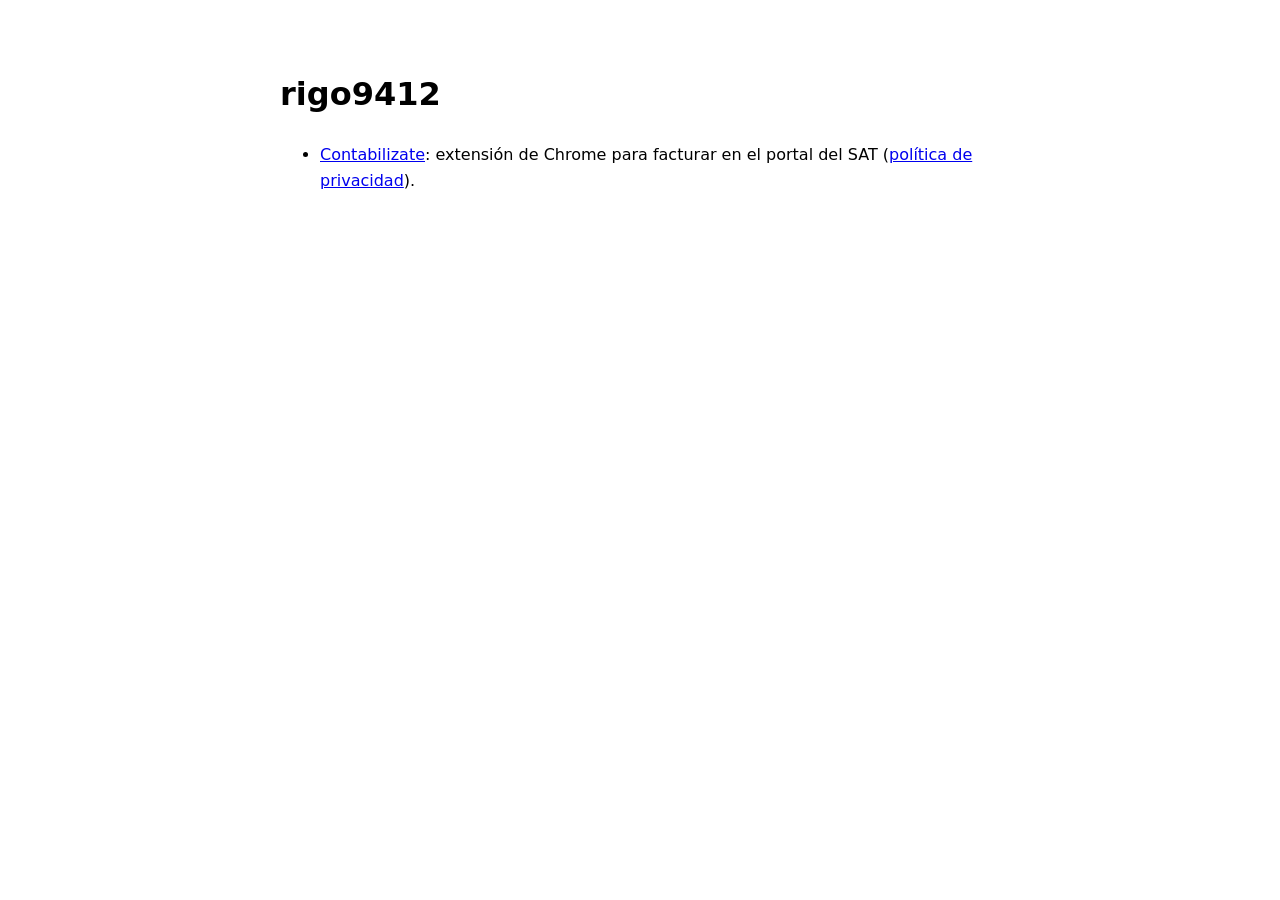
==== index.html @ d2f44c7a "Página de inicio" ====
<!doctype html>
<html lang="es">
<head>
  <meta charset="utf-8">
  <meta name="viewport" content="width=device-width, initial-scale=1">
  <title>rigo9412</title>
  <style>
    :root { color-scheme: light dark; }
    body { margin: 0; font: 16px/1.6 system-ui, -apple-system, "Segoe UI", sans-serif; }
    main { max-width: 720px; margin: 0 auto; padding: 48px 16px; }
  </style>
</head>
<body>
  <main>
    <h1>rigo9412</h1>
    <ul>
      <li><a href="/contabilizate-extension/">Contabilizate</a>: extensión de Chrome para facturar en el portal del SAT
        (<a href="/contabilizate-extension/privacy.html">política de privacidad</a>).</li>
    </ul>
  </main>
</body>
</html>
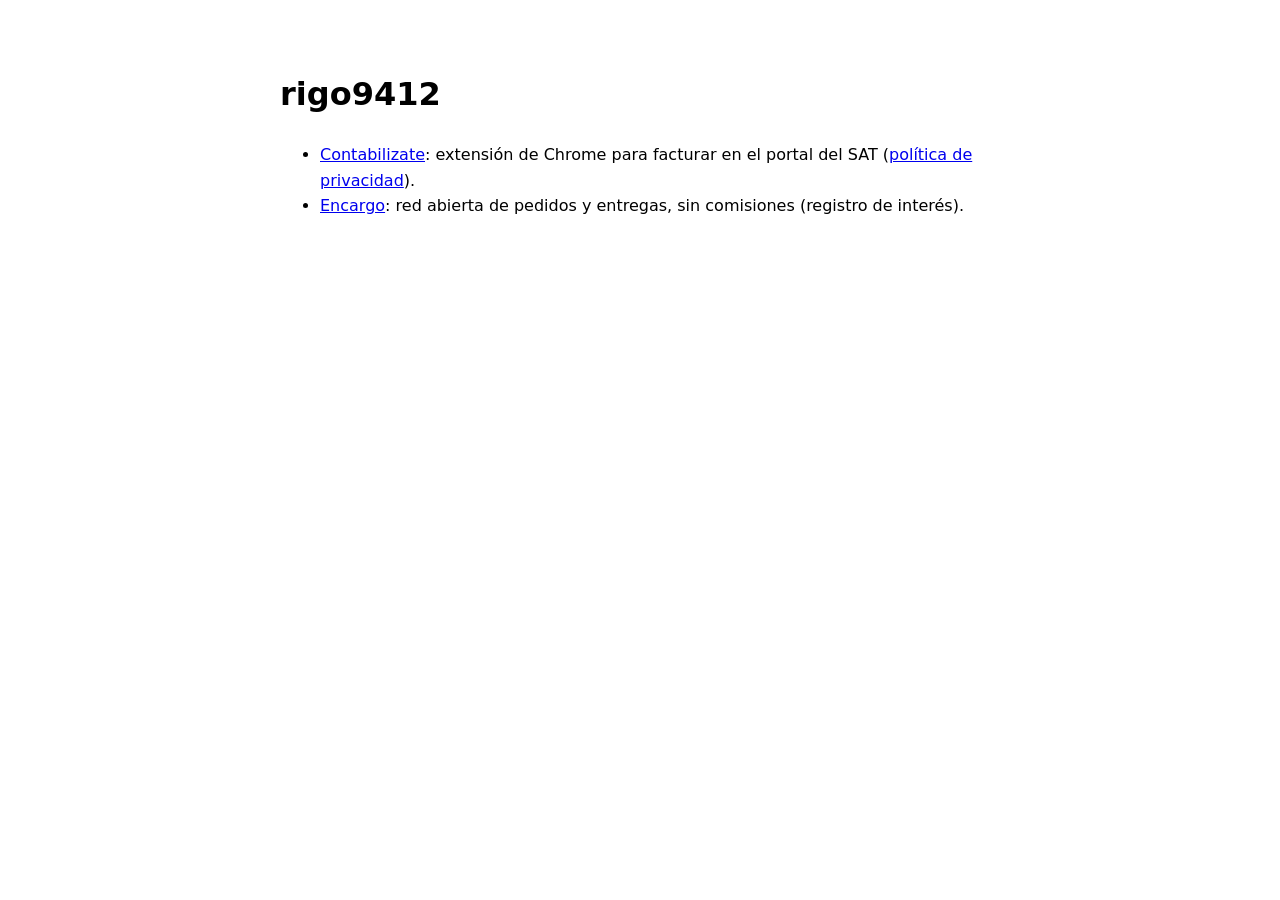
==== commit 8f55471d: "Agregar landing de Encargo para medir interés de repartidores y clientes Co-Authored-By: Claude Opus" ====
--- a/index.html
+++ b/index.html
@@ -16,6 +16,7 @@
     <ul>
       <li><a href="/contabilizate-extension/">Contabilizate</a>: extensión de Chrome para facturar en el portal del SAT
         (<a href="/contabilizate-extension/privacy.html">política de privacidad</a>).</li>
+      <li><a href="/encargo/">Encargo</a>: red abierta de pedidos y entregas, sin comisiones (registro de interés).</li>
     </ul>
   </main>
 </body>
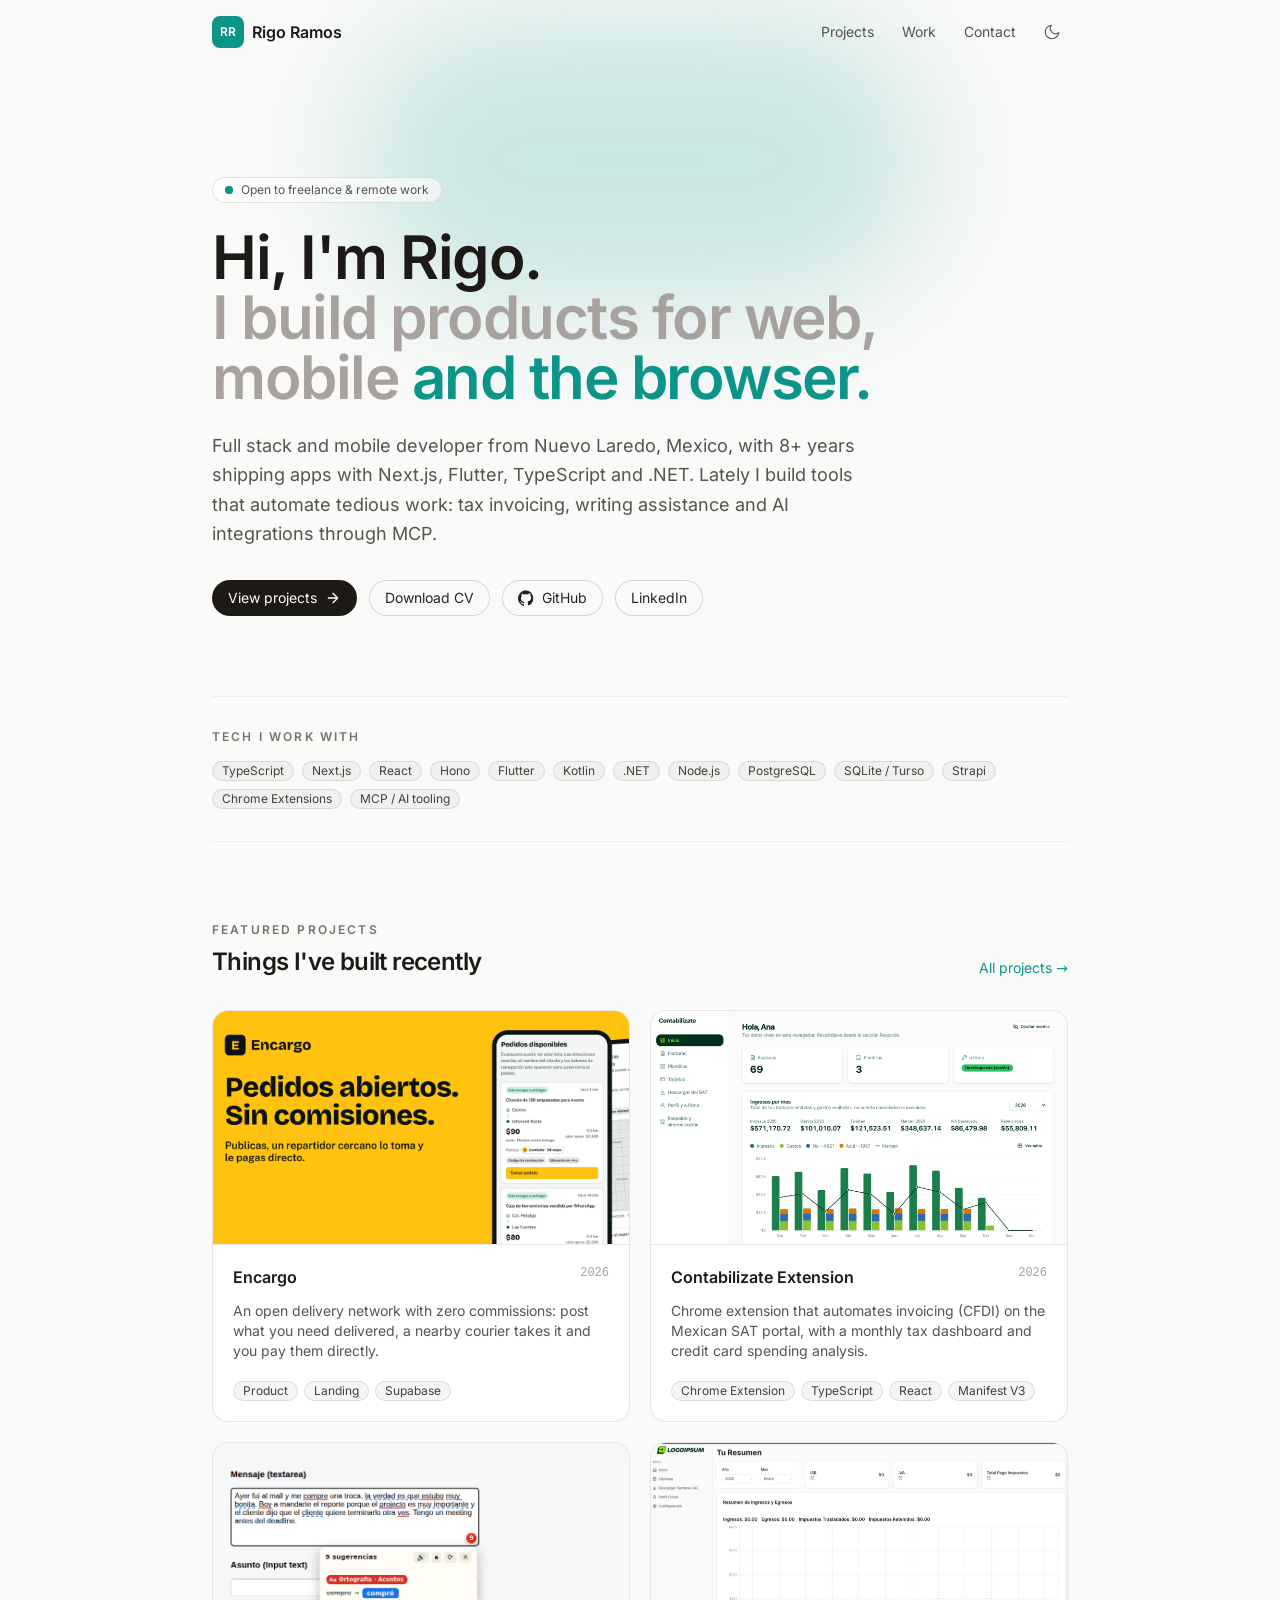
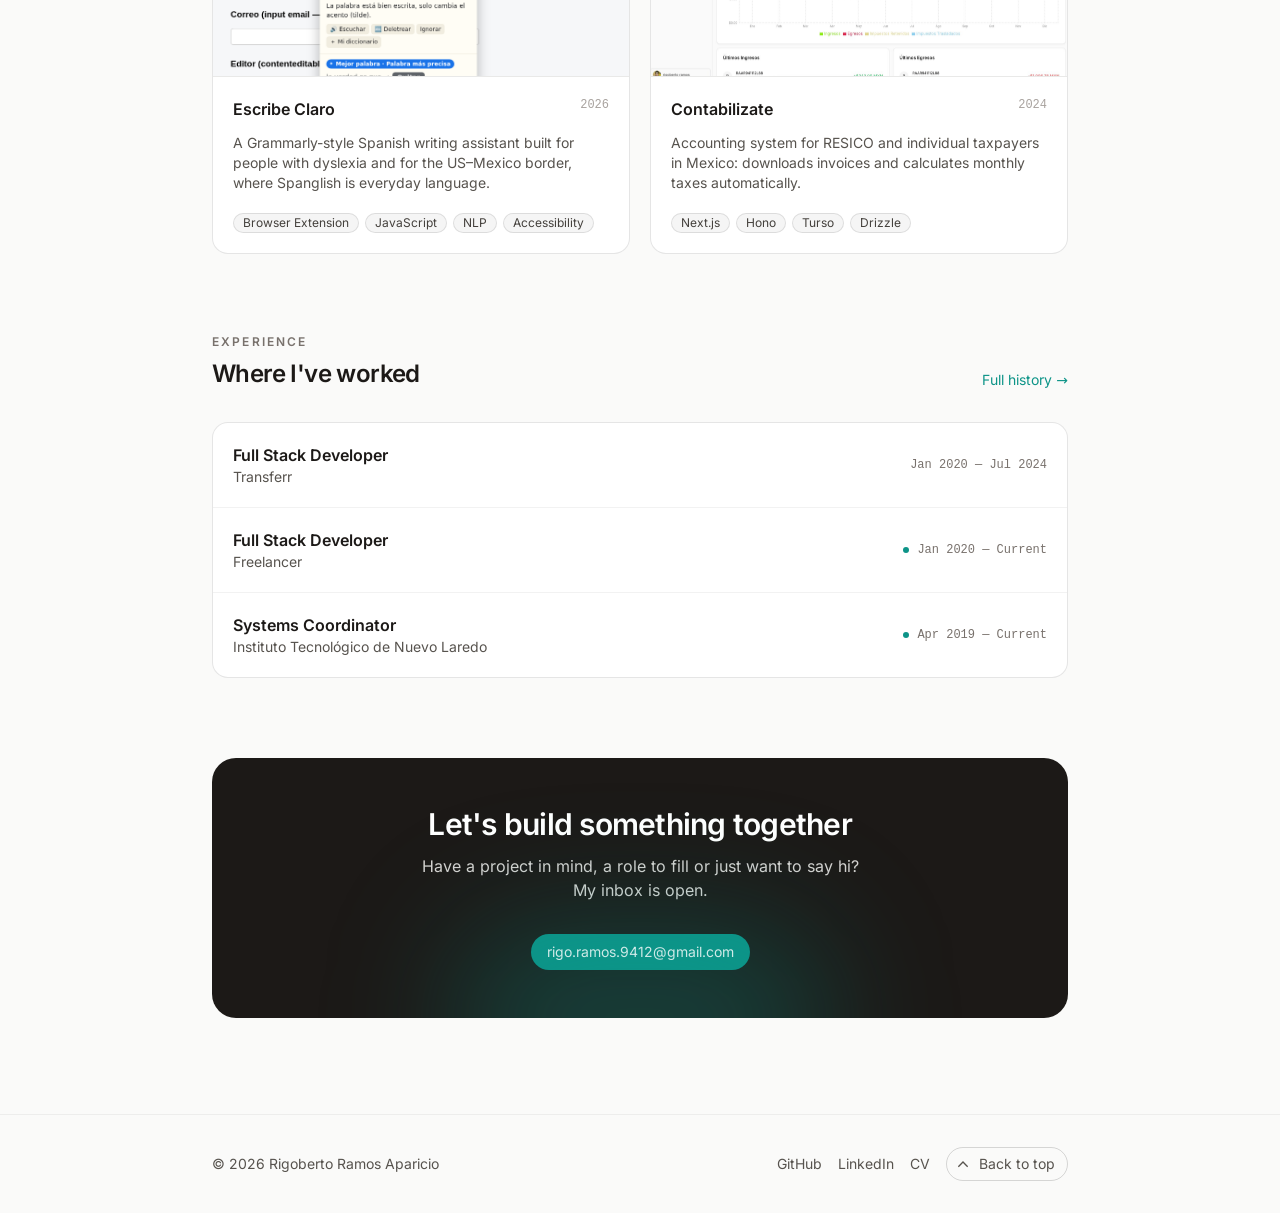
==== commit adbe57f4: "Publicar portfolio como página de inicio Build del portfolio (Astro) en la raíz del sitio; se conser" ====
--- a/index.html
+++ b/index.html
@@ -1,23 +1,113 @@
-<!doctype html>
-<html lang="es">
-<head>
-  <meta charset="utf-8">
-  <meta name="viewport" content="width=device-width, initial-scale=1">
-  <title>rigo9412</title>
-  <style>
-    :root { color-scheme: light dark; }
-    body { margin: 0; font: 16px/1.6 system-ui, -apple-system, "Segoe UI", sans-serif; }
-    main { max-width: 720px; margin: 0 auto; padding: 48px 16px; }
-  </style>
-</head>
-<body>
-  <main>
-    <h1>rigo9412</h1>
-    <ul>
-      <li><a href="/contabilizate-extension/">Contabilizate</a>: extensión de Chrome para facturar en el portal del SAT
-        (<a href="/contabilizate-extension/privacy.html">política de privacidad</a>).</li>
-      <li><a href="/encargo/">Encargo</a>: red abierta de pedidos y entregas, sin comisiones (registro de interés).</li>
-    </ul>
-  </main>
-</body>
-</html>
+<!DOCTYPE html><html lang="en"> <head><!-- Global Metadata --><meta charset="utf-8"><meta name="viewport" content="width=device-width,initial-scale=1"><link rel="icon" type="image/svg+xml" href="/favicon.svg"><meta name="generator" content="Astro v5.1.7"><!-- Font preloads --><link rel="preload" href="/_astro/inter-latin-400-normal.BOOGhInR.woff2" as="font" type="font/woff2" crossorigin><link rel="preload" href="/_astro/inter-latin-600-normal.D273HNI0.woff2" as="font" type="font/woff2" crossorigin><link rel="preload" href="/_astro/lora-latin-400-normal.CvHVDnm4.woff2" as="font" type="font/woff2" crossorigin><link rel="preload" href="/_astro/lora-latin-600-normal.DUWh3m6k.woff2" as="font" type="font/woff2" crossorigin><!-- Canonical URL --><link rel="canonical" href="https://rigo9412.github.io/"><!-- Primary Meta Tags --><title>Full Stack &amp; Mobile Developer | Rigoberto Ramos Aparicio</title><meta name="title" content="Full Stack &#38; Mobile Developer | Rigoberto Ramos Aparicio"><meta name="description" content="Rigoberto Ramos Aparicio, full stack and mobile developer from Nuevo Laredo, Mexico. Next.js, Flutter, TypeScript and .NET."><!-- Open Graph / Facebook --><meta property="og:type" content="website"><meta property="og:url" content="https://rigo9412.github.io/"><meta property="og:title" content="Full Stack &#38; Mobile Developer | Rigoberto Ramos Aparicio"><meta property="og:description" content="Rigoberto Ramos Aparicio, full stack and mobile developer from Nuevo Laredo, Mexico. Next.js, Flutter, TypeScript and .NET."><meta property="og:image" content="https://rigo9412.github.io/images/contabilizate-extension.jpg"><!-- Twitter --><meta property="twitter:card" content="summary_large_image"><meta property="twitter:url" content="https://rigo9412.github.io/"><meta property="twitter:title" content="Full Stack &#38; Mobile Developer | Rigoberto Ramos Aparicio"><meta property="twitter:description" content="Rigoberto Ramos Aparicio, full stack and mobile developer from Nuevo Laredo, Mexico. Next.js, Flutter, TypeScript and .NET."><meta property="twitter:image" content="https://rigo9412.github.io/images/contabilizate-extension.jpg"><meta name="astro-view-transitions-enabled" content="true"><meta name="astro-view-transitions-fallback" content="animate"><script type="module" src="/_astro/ClientRouter.astro_astro_type_script_index_0_lang.rasoniT7.js"></script><script type="module">document.addEventListener("astro:before-swap",e=>[...e.newDocument.head.querySelectorAll('link[as="font"]')].forEach(o=>o.remove()));</script><script>
+  function init() {
+    preloadTheme();
+    onScroll();
+    animate();
+
+    const backToTop = document.getElementById("back-to-top");
+    backToTop?.addEventListener("click", (event) => scrollToTop(event));
+
+    const backToPrev = document.getElementById("back-to-prev");
+    backToPrev?.addEventListener("click", () => window.history.back());
+
+    const themeButton = document.getElementById("theme-button");
+    themeButton?.addEventListener("click", () => {
+      const dark = !document.documentElement.classList.contains("dark");
+      localStorage.setItem("theme", dark ? "dark" : "light");
+      toggleTheme(dark);
+    });
+
+    window.matchMedia("(prefers-color-scheme: dark)")
+      .addEventListener("change", event => {
+        if (localStorage.theme !== "light" && localStorage.theme !== "dark") {
+          toggleTheme(event.matches);
+        }
+      }
+    );
+
+    document.addEventListener("scroll", onScroll);
+  }
+
+  function animate() {
+    const animateElements = document.querySelectorAll(".animate");
+
+    animateElements.forEach((element, index) => {
+      setTimeout(() => {
+        element.classList.add("show");
+      }, index * 150);
+    });
+  }
+
+  function onScroll() {
+    if (window.scrollY > 0) {
+      document.documentElement.classList.add("scrolled");
+    } else {
+      document.documentElement.classList.remove("scrolled");
+    }
+  }
+
+  function scrollToTop(event) {
+    event.preventDefault();
+    window.scrollTo({
+      top: 0,
+      behavior: "smooth"
+    });
+  }
+
+function toggleTheme(dark) {
+    const css = document.createElement("style");
+
+    css.appendChild(
+      document.createTextNode(
+        `* {
+             -webkit-transition: none !important;
+             -moz-transition: none !important;
+             -o-transition: none !important;
+             -ms-transition: none !important;
+             transition: none !important;
+          }
+        `,
+      )
+    );
+
+    document.head.appendChild(css);
+
+    if (dark) {
+      document.documentElement.classList.add("dark");
+    } else {
+      document.documentElement.classList.remove("dark");
+    }
+
+  window.getComputedStyle(css).opacity;
+    document.head.removeChild(css);
+  }
+
+  function preloadTheme() {
+    const userTheme = localStorage.theme;
+
+    if (userTheme === "light" || userTheme === "dark") {
+      toggleTheme(userTheme === "dark");
+    } else {
+      toggleTheme(window.matchMedia("(prefers-color-scheme: dark)").matches);
+    }
+  }
+
+  document.addEventListener("DOMContentLoaded", () => init());
+  document.addEventListener("astro:after-swap", () => init());
+  preloadTheme();
+</script><link rel="stylesheet" href="/_astro/index.BF1lFR_h.css"></head> <body> <header> <div class="mx-auto px-5 max-w-4xl">  <div class="flex items-center justify-between gap-4"> <a href="/" class="flex items-center gap-2 font-semibold text-stone-900 dark:text-white" aria-label="Home"> <span class="grid size-8 place-items-center rounded-lg bg-accent text-xs font-bold text-white dark:text-stone-950">RR</span> <span class="hidden sm:inline">Rigo Ramos</span> </a> <nav class="flex items-center gap-1 text-sm"> <a href="/projects" class="rounded-full px-3 py-1.5 transition-colors hover:text-stone-900 dark:hover:text-white"> Projects </a><a href="/work" class="rounded-full px-3 py-1.5 transition-colors hover:text-stone-900 dark:hover:text-white"> Work </a><a href="/#contact" class="rounded-full px-3 py-1.5 transition-colors hover:text-stone-900 dark:hover:text-white"> Contact </a> <button id="theme-button" aria-label="Toggle theme" class="ml-1 grid size-8 place-items-center rounded-full hover:bg-black/5 hover:text-stone-900 dark:hover:bg-white/10 dark:hover:text-white transition-colors"> <svg class="size-[18px] dark:hidden" viewBox="0 0 24 24" fill="none" stroke="currentColor" stroke-width="1.5" stroke-linecap="round" stroke-linejoin="round" aria-hidden="true"> <path d="M21 12.79A9 9 0 1 1 11.21 3 7 7 0 0 0 21 12.79z"></path> </svg> <svg class="size-[18px] hidden dark:block" viewBox="0 0 24 24" fill="none" stroke="currentColor" stroke-width="1.5" stroke-linecap="round" stroke-linejoin="round" aria-hidden="true"> <circle cx="12" cy="12" r="5"></circle> <path d="M12 1v2M12 21v2M4.22 4.22l1.42 1.42M18.36 18.36l1.42 1.42M1 12h2M21 12h2M4.22 19.78l1.42-1.42M18.36 5.64l1.42-1.42"></path> </svg> </button> </nav> </div>  </div> </header> <main>  <div class="mx-auto px-5 max-w-4xl">   <section class="relative pb-20 pt-8 sm:pt-16"> <div aria-hidden="true" class="pointer-events-none absolute -top-24 left-1/2 -z-10 h-72 w-[36rem] -translate-x-1/2 rounded-full bg-accent/20 blur-3xl dark:bg-accent/10"></div> <p class="animate inline-flex items-center gap-2 rounded-full border border-black/10 bg-white/60 px-3 py-1 text-xs font-medium dark:border-white/10 dark:bg-white/5"> <span class="relative flex size-2"> <span class="absolute inline-flex size-full animate-ping rounded-full bg-accent opacity-60"></span> <span class="relative inline-flex size-2 rounded-full bg-accent"></span> </span>
+Open to freelance & remote work
+</p> <h1 class="animate mt-6 text-4xl font-semibold tracking-tight text-stone-900 dark:text-white sm:text-6xl">
+Hi, I'm Rigo.<br> <span class="text-stone-400 dark:text-stone-500">I build products for web, mobile</span> <span class="text-accent">and the browser.</span> </h1> <p class="animate mt-6 max-w-2xl text-lg leading-relaxed">
+Full stack and mobile developer from Nuevo Laredo, Mexico, with 8+ years shipping apps
+        with Next.js, Flutter, TypeScript and .NET. Lately I build tools that automate tedious
+        work: tax invoicing, writing assistance and AI integrations through MCP.
+</p> <div class="animate mt-8 flex flex-wrap gap-3"> <a href="/projects" class="btn-primary">
+View projects
+<svg class="size-4" viewBox="0 0 24 24" fill="none" stroke="currentColor" stroke-width="2" stroke-linecap="round" stroke-linejoin="round" aria-hidden="true"><path d="M5 12h14M12 5l7 7-7 7"></path></svg> </a> <a href="/cv.pdf" target="_blank" rel="noopener" class="btn-ghost">Download CV</a> <a href="https://github.com/rigo9412" target="_blank" rel="noopener" class="btn-ghost" aria-label="GitHub"> <svg class="size-4" viewBox="0 0 24 24" fill="currentColor" aria-hidden="true"><path d="M12 .5a12 12 0 0 0-3.8 23.4c.6.1.8-.3.8-.6v-2c-3.3.7-4-1.6-4-1.6-.6-1.4-1.4-1.8-1.4-1.8-1.1-.7.1-.7.1-.7 1.2.1 1.9 1.2 1.9 1.2 1.1 1.9 2.9 1.3 3.6 1 .1-.8.4-1.3.8-1.6-2.7-.3-5.5-1.3-5.5-5.9 0-1.3.5-2.4 1.2-3.2-.1-.3-.5-1.5.1-3.2 0 0 1-.3 3.3 1.2a11.5 11.5 0 0 1 6 0C17.3 4.7 18.3 5 18.3 5c.7 1.7.2 2.9.1 3.2.8.8 1.2 1.9 1.2 3.2 0 4.6-2.8 5.6-5.5 5.9.4.4.8 1.1.8 2.2v3.3c0 .3.2.7.8.6A12 12 0 0 0 12 .5Z"></path></svg>
+GitHub
+</a> <a href="https://www.linkedin.com/in/rigobertoramosaparicio" target="_blank" rel="noopener" class="btn-ghost">LinkedIn</a> </div> </section>  <section class="animate border-y border-black/5 py-8 dark:border-white/10"> <h2 class="section-title">Tech I work with</h2> <ul class="mt-4 flex flex-wrap gap-2"> <li class="chip text-sm">TypeScript</li><li class="chip text-sm">Next.js</li><li class="chip text-sm">React</li><li class="chip text-sm">Hono</li><li class="chip text-sm">Flutter</li><li class="chip text-sm">Kotlin</li><li class="chip text-sm">.NET</li><li class="chip text-sm">Node.js</li><li class="chip text-sm">PostgreSQL</li><li class="chip text-sm">SQLite / Turso</li><li class="chip text-sm">Strapi</li><li class="chip text-sm">Chrome Extensions</li><li class="chip text-sm">MCP / AI tooling</li> </ul> </section>  <section class="animate py-20"> <div class="flex items-end justify-between gap-4"> <div> <h2 class="section-title">Featured projects</h2> <p class="mt-2 text-2xl font-semibold tracking-tight text-stone-900 dark:text-white">Things I've built recently</p> </div> <a href="/projects" class="shrink-0 text-sm font-medium text-accent hover:underline underline-offset-4">All projects →</a> </div> <ul class="mt-8 grid gap-5 sm:grid-cols-2"> <li><a href="/projects/encargo/" class="group flex h-full flex-col overflow-hidden rounded-2xl border border-black/10 bg-white transition-all duration-300 hover:-translate-y-0.5 hover:border-accent/40 hover:shadow-lg hover:shadow-black/5 dark:border-white/10 dark:bg-white/[0.03] dark:hover:border-accent/40"> <div class="aspect-[16/9] overflow-hidden border-b border-black/5 bg-stone-100 dark:border-white/10 dark:bg-stone-900"> <img src="/images/encargo.png" alt="" loading="lazy" class="size-full object-cover object-top transition-transform duration-500 group-hover:scale-[1.03]"> </div> <div class="flex flex-1 flex-col gap-3 p-5"> <div class="flex items-start justify-between gap-3"> <h3 class="font-semibold text-stone-900 dark:text-white">Encargo</h3> <span class="shrink-0 font-mono text-xs text-stone-400">2026</span> </div> <p class="line-clamp-3 text-sm">An open delivery network with zero commissions: post what you need delivered, a nearby courier takes it and you pay them directly.</p> <ul class="mt-auto flex flex-wrap gap-1.5 pt-2"> <li class="chip">Product</li><li class="chip">Landing</li><li class="chip">Supabase</li> </ul> </div> </a></li><li><a href="/projects/contabilizate-extension/" class="group flex h-full flex-col overflow-hidden rounded-2xl border border-black/10 bg-white transition-all duration-300 hover:-translate-y-0.5 hover:border-accent/40 hover:shadow-lg hover:shadow-black/5 dark:border-white/10 dark:bg-white/[0.03] dark:hover:border-accent/40"> <div class="aspect-[16/9] overflow-hidden border-b border-black/5 bg-stone-100 dark:border-white/10 dark:bg-stone-900"> <img src="/images/contabilizate-extension.jpg" alt="" loading="lazy" class="size-full object-cover object-top transition-transform duration-500 group-hover:scale-[1.03]"> </div> <div class="flex flex-1 flex-col gap-3 p-5"> <div class="flex items-start justify-between gap-3"> <h3 class="font-semibold text-stone-900 dark:text-white">Contabilizate Extension</h3> <span class="shrink-0 font-mono text-xs text-stone-400">2026</span> </div> <p class="line-clamp-3 text-sm">Chrome extension that automates invoicing (CFDI) on the Mexican SAT portal, with a monthly tax dashboard and credit card spending analysis.</p> <ul class="mt-auto flex flex-wrap gap-1.5 pt-2"> <li class="chip">Chrome Extension</li><li class="chip">TypeScript</li><li class="chip">React</li><li class="chip">Manifest V3</li> </ul> </div> </a></li><li><a href="/projects/escribe-claro/" class="group flex h-full flex-col overflow-hidden rounded-2xl border border-black/10 bg-white transition-all duration-300 hover:-translate-y-0.5 hover:border-accent/40 hover:shadow-lg hover:shadow-black/5 dark:border-white/10 dark:bg-white/[0.03] dark:hover:border-accent/40"> <div class="aspect-[16/9] overflow-hidden border-b border-black/5 bg-stone-100 dark:border-white/10 dark:bg-stone-900"> <img src="/images/escribe-claro.png" alt="" loading="lazy" class="size-full object-cover object-top transition-transform duration-500 group-hover:scale-[1.03]"> </div> <div class="flex flex-1 flex-col gap-3 p-5"> <div class="flex items-start justify-between gap-3"> <h3 class="font-semibold text-stone-900 dark:text-white">Escribe Claro</h3> <span class="shrink-0 font-mono text-xs text-stone-400">2026</span> </div> <p class="line-clamp-3 text-sm">A Grammarly-style Spanish writing assistant built for people with dyslexia and for the US–Mexico border, where Spanglish is everyday language.</p> <ul class="mt-auto flex flex-wrap gap-1.5 pt-2"> <li class="chip">Browser Extension</li><li class="chip">JavaScript</li><li class="chip">NLP</li><li class="chip">Accessibility</li> </ul> </div> </a></li><li><a href="/projects/project-1/" class="group flex h-full flex-col overflow-hidden rounded-2xl border border-black/10 bg-white transition-all duration-300 hover:-translate-y-0.5 hover:border-accent/40 hover:shadow-lg hover:shadow-black/5 dark:border-white/10 dark:bg-white/[0.03] dark:hover:border-accent/40"> <div class="aspect-[16/9] overflow-hidden border-b border-black/5 bg-stone-100 dark:border-white/10 dark:bg-stone-900"> <img src="/images/contabilizate.jpeg" alt="" loading="lazy" class="size-full object-cover object-top transition-transform duration-500 group-hover:scale-[1.03]"> </div> <div class="flex flex-1 flex-col gap-3 p-5"> <div class="flex items-start justify-between gap-3"> <h3 class="font-semibold text-stone-900 dark:text-white">Contabilizate</h3> <span class="shrink-0 font-mono text-xs text-stone-400">2024</span> </div> <p class="line-clamp-3 text-sm">Accounting system for RESICO and individual taxpayers in Mexico: downloads invoices and calculates monthly taxes automatically.</p> <ul class="mt-auto flex flex-wrap gap-1.5 pt-2"> <li class="chip">Next.js</li><li class="chip">Hono</li><li class="chip">Turso</li><li class="chip">Drizzle</li> </ul> </div> </a></li> </ul> </section>  <section class="animate pb-20"> <div class="flex items-end justify-between gap-4"> <div> <h2 class="section-title">Experience</h2> <p class="mt-2 text-2xl font-semibold tracking-tight text-stone-900 dark:text-white">Where I've worked</p> </div> <a href="/work" class="shrink-0 text-sm font-medium text-accent hover:underline underline-offset-4">Full history →</a> </div> <ol class="mt-8 divide-y divide-black/5 rounded-2xl border border-black/10 bg-white dark:divide-white/10 dark:border-white/10 dark:bg-white/[0.03]"> <li class="flex flex-col gap-1 p-5 sm:flex-row sm:items-center sm:justify-between"> <div> <div class="font-semibold text-stone-900 dark:text-white">Full Stack Developer</div> <div class="text-sm">Transferr</div> </div> <div class="flex items-center gap-2 font-mono text-xs text-stone-500">  Jan 2020 — Jul 2024 </div> </li><li class="flex flex-col gap-1 p-5 sm:flex-row sm:items-center sm:justify-between"> <div> <div class="font-semibold text-stone-900 dark:text-white">Full Stack Developer</div> <div class="text-sm">Freelancer</div> </div> <div class="flex items-center gap-2 font-mono text-xs text-stone-500"> <span class="size-1.5 rounded-full bg-accent"></span> Jan 2020 — Current </div> </li><li class="flex flex-col gap-1 p-5 sm:flex-row sm:items-center sm:justify-between"> <div> <div class="font-semibold text-stone-900 dark:text-white">Systems Coordinator</div> <div class="text-sm">Instituto Tecnológico de Nuevo Laredo</div> </div> <div class="flex items-center gap-2 font-mono text-xs text-stone-500"> <span class="size-1.5 rounded-full bg-accent"></span> Apr 2019 — Current </div> </li> </ol> </section>  <section id="contact" class="animate"> <div class="relative overflow-hidden rounded-3xl bg-stone-900 px-6 py-12 text-center text-stone-300 sm:px-12 dark:bg-white/[0.04] dark:ring-1 dark:ring-white/10"> <div aria-hidden="true" class="pointer-events-none absolute -bottom-24 left-1/2 h-48 w-96 -translate-x-1/2 rounded-full bg-accent/30 blur-3xl"></div> <h2 class="text-2xl font-semibold tracking-tight text-white sm:text-3xl">Let's build something together</h2> <p class="mx-auto mt-3 max-w-md">
+Have a project in mind, a role to fill or just want to say hi? My inbox is open.
+</p> <a href="mailto:rigo.ramos.9412@gmail.com" class="btn mt-8 bg-accent text-white hover:opacity-90 dark:text-stone-950"> rigo.ramos.9412@gmail.com </a> </div> </section>  </div>  </main> <footer> <div class="mx-auto px-5 max-w-4xl">  <div class="flex flex-col-reverse gap-4 sm:flex-row sm:items-center sm:justify-between"> <div>© 2026 Rigoberto Ramos Aparicio</div> <div class="flex flex-wrap items-center gap-4"> <a href="https://github.com/rigo9412" target="_blank" rel="noopener" class="hover:text-stone-900 dark:hover:text-white transition-colors"> GitHub </a><a href="https://www.linkedin.com/in/rigobertoramosaparicio" target="_blank" rel="noopener" class="hover:text-stone-900 dark:hover:text-white transition-colors"> LinkedIn </a><a href="/cv.pdf" target="_blank" rel="noopener" class="hover:text-stone-900 dark:hover:text-white transition-colors"> CV </a> <button id="back-to-top" class="relative group w-fit flex pl-8 pr-3 py-1.5 flex-nowrap rounded-full border border-black/15 dark:border-white/20 hover:bg-black/5 dark:hover:bg-white/5 hover:text-black dark:hover:text-white transition-colors duration-300 ease-in-out"> <svg xmlns="http://www.w3.org/2000/svg" viewBox="0 0 24 24" class="absolute top-1/2 left-2 -translate-y-1/2 size-4 stroke-2 fill-none stroke-current rotate-90"> <line x1="5" y1="12" x2="19" y2="12" class="translate-x-2 group-hover:translate-x-0 scale-x-0 group-hover:scale-x-100 transition-transform duration-300 ease-in-out"></line> <polyline points="12 5 5 12 12 19" class="translate-x-1 group-hover:translate-x-0 transition-transform duration-300 ease-in-out"></polyline> </svg> <div class="text-sm">
+Back to top
+</div> </button> </div> </div>  </div> </footer> </body></html>
--- a/_astro/index.BF1lFR_h.css
+++ b/_astro/index.BF1lFR_h.css
@@ -0,0 +1 @@
+*,:before,:after{--tw-border-spacing-x: 0;--tw-border-spacing-y: 0;--tw-translate-x: 0;--tw-translate-y: 0;--tw-rotate: 0;--tw-skew-x: 0;--tw-skew-y: 0;--tw-scale-x: 1;--tw-scale-y: 1;--tw-pan-x: ;--tw-pan-y: ;--tw-pinch-zoom: ;--tw-scroll-snap-strictness: proximity;--tw-gradient-from-position: ;--tw-gradient-via-position: ;--tw-gradient-to-position: ;--tw-ordinal: ;--tw-slashed-zero: ;--tw-numeric-figure: ;--tw-numeric-spacing: ;--tw-numeric-fraction: ;--tw-ring-inset: ;--tw-ring-offset-width: 0px;--tw-ring-offset-color: #fff;--tw-ring-color: rgb(59 130 246 / .5);--tw-ring-offset-shadow: 0 0 #0000;--tw-ring-shadow: 0 0 #0000;--tw-shadow: 0 0 #0000;--tw-shadow-colored: 0 0 #0000;--tw-blur: ;--tw-brightness: ;--tw-contrast: ;--tw-grayscale: ;--tw-hue-rotate: ;--tw-invert: ;--tw-saturate: ;--tw-sepia: ;--tw-drop-shadow: ;--tw-backdrop-blur: ;--tw-backdrop-brightness: ;--tw-backdrop-contrast: ;--tw-backdrop-grayscale: ;--tw-backdrop-hue-rotate: ;--tw-backdrop-invert: ;--tw-backdrop-opacity: ;--tw-backdrop-saturate: ;--tw-backdrop-sepia: ;--tw-contain-size: ;--tw-contain-layout: ;--tw-contain-paint: ;--tw-contain-style: }::backdrop{--tw-border-spacing-x: 0;--tw-border-spacing-y: 0;--tw-translate-x: 0;--tw-translate-y: 0;--tw-rotate: 0;--tw-skew-x: 0;--tw-skew-y: 0;--tw-scale-x: 1;--tw-scale-y: 1;--tw-pan-x: ;--tw-pan-y: ;--tw-pinch-zoom: ;--tw-scroll-snap-strictness: proximity;--tw-gradient-from-position: ;--tw-gradient-via-position: ;--tw-gradient-to-position: ;--tw-ordinal: ;--tw-slashed-zero: ;--tw-numeric-figure: ;--tw-numeric-spacing: ;--tw-numeric-fraction: ;--tw-ring-inset: ;--tw-ring-offset-width: 0px;--tw-ring-offset-color: #fff;--tw-ring-color: rgb(59 130 246 / .5);--tw-ring-offset-shadow: 0 0 #0000;--tw-ring-shadow: 0 0 #0000;--tw-shadow: 0 0 #0000;--tw-shadow-colored: 0 0 #0000;--tw-blur: ;--tw-brightness: ;--tw-contrast: ;--tw-grayscale: ;--tw-hue-rotate: ;--tw-invert: ;--tw-saturate: ;--tw-sepia: ;--tw-drop-shadow: ;--tw-backdrop-blur: ;--tw-backdrop-brightness: ;--tw-backdrop-contrast: ;--tw-backdrop-grayscale: ;--tw-backdrop-hue-rotate: ;--tw-backdrop-invert: ;--tw-backdrop-opacity: ;--tw-backdrop-saturate: ;--tw-backdrop-sepia: ;--tw-contain-size: ;--tw-contain-layout: ;--tw-contain-paint: ;--tw-contain-style: }*,:before,:after{box-sizing:border-box;border-width:0;border-style:solid;border-color:#e5e7eb}:before,:after{--tw-content: ""}html,:host{line-height:1.5;-webkit-text-size-adjust:100%;-moz-tab-size:4;-o-tab-size:4;tab-size:4;font-family:Inter,ui-sans-serif,system-ui,sans-serif,"Apple Color Emoji","Segoe UI Emoji",Segoe UI Symbol,"Noto Color Emoji";font-feature-settings:normal;font-variation-settings:normal;-webkit-tap-highlight-color:transparent}body{margin:0;line-height:inherit}hr{height:0;color:inherit;border-top-width:1px}abbr:where([title]){-webkit-text-decoration:underline dotted;text-decoration:underline dotted}h1,h2,h3,h4,h5,h6{font-size:inherit;font-weight:inherit}a{color:inherit;text-decoration:inherit}b,strong{font-weight:bolder}code,kbd,samp,pre{font-family:ui-monospace,SFMono-Regular,Menlo,Monaco,Consolas,Liberation Mono,Courier New,monospace;font-feature-settings:normal;font-variation-settings:normal;font-size:1em}small{font-size:80%}sub,sup{font-size:75%;line-height:0;position:relative;vertical-align:baseline}sub{bottom:-.25em}sup{top:-.5em}table{text-indent:0;border-color:inherit;border-collapse:collapse}button,input,optgroup,select,textarea{font-family:inherit;font-feature-settings:inherit;font-variation-settings:inherit;font-size:100%;font-weight:inherit;line-height:inherit;letter-spacing:inherit;color:inherit;margin:0;padding:0}button,select{text-transform:none}button,input:where([type=button]),input:where([type=reset]),input:where([type=submit]){-webkit-appearance:button;background-color:transparent;background-image:none}:-moz-focusring{outline:auto}:-moz-ui-invalid{box-shadow:none}progress{vertical-align:baseline}::-webkit-inner-spin-button,::-webkit-outer-spin-button{height:auto}[type=search]{-webkit-appearance:textfield;outline-offset:-2px}::-webkit-search-decoration{-webkit-appearance:none}::-webkit-file-upload-button{-webkit-appearance:button;font:inherit}summary{display:list-item}blockquote,dl,dd,h1,h2,h3,h4,h5,h6,hr,figure,p,pre{margin:0}fieldset{margin:0;padding:0}legend{padding:0}ol,ul,menu{list-style:none;margin:0;padding:0}dialog{padding:0}textarea{resize:vertical}input::-moz-placeholder,textarea::-moz-placeholder{opacity:1;color:#9ca3af}input::placeholder,textarea::placeholder{opacity:1;color:#9ca3af}button,[role=button]{cursor:pointer}:disabled{cursor:default}img,svg,video,canvas,audio,iframe,embed,object{display:block;vertical-align:middle}img,video{max-width:100%;height:auto}[hidden]:where(:not([hidden=until-found])){display:none}.pointer-events-none{pointer-events:none}.absolute{position:absolute}.relative{position:relative}.-bottom-24{bottom:-6rem}.-left-\[37px\]{left:-37px}.-top-24{top:-6rem}.left-1\/2{left:50%}.left-2{left:.5rem}.top-1\.5{top:.375rem}.top-1\/2{top:50%}.-z-10{z-index:-10}.mx-auto{margin-left:auto;margin-right:auto}.ml-1{margin-left:.25rem}.mt-1{margin-top:.25rem}.mt-10{margin-top:2.5rem}.mt-12{margin-top:3rem}.mt-2{margin-top:.5rem}.mt-3{margin-top:.75rem}.mt-4{margin-top:1rem}.mt-5{margin-top:1.25rem}.mt-6{margin-top:1.5rem}.mt-8{margin-top:2rem}.mt-auto{margin-top:auto}.line-clamp-3{overflow:hidden;display:-webkit-box;-webkit-box-orient:vertical;-webkit-line-clamp:3}.inline-block{display:inline-block}.flex{display:flex}.inline-flex{display:inline-flex}.grid{display:grid}.hidden{display:none}.aspect-\[16\/9\]{aspect-ratio:16/9}.size-1\.5{width:.375rem;height:.375rem}.size-2{width:.5rem;height:.5rem}.size-3{width:.75rem;height:.75rem}.size-4{width:1rem;height:1rem}.size-8{width:2rem;height:2rem}.size-\[18px\]{width:18px;height:18px}.size-full{width:100%;height:100%}.h-48{height:12rem}.h-72{height:18rem}.h-full{height:100%}.w-96{width:24rem}.w-\[36rem\]{width:36rem}.w-fit{width:-moz-fit-content;width:fit-content}.max-w-2xl{max-width:42rem}.max-w-4xl{max-width:56rem}.max-w-md{max-width:28rem}.flex-1{flex:1 1 0%}.shrink-0{flex-shrink:0}.-translate-x-1\/2{--tw-translate-x: -50%;transform:translate(var(--tw-translate-x),var(--tw-translate-y)) rotate(var(--tw-rotate)) skew(var(--tw-skew-x)) skewY(var(--tw-skew-y)) scaleX(var(--tw-scale-x)) scaleY(var(--tw-scale-y))}.-translate-y-1\/2{--tw-translate-y: -50%;transform:translate(var(--tw-translate-x),var(--tw-translate-y)) rotate(var(--tw-rotate)) skew(var(--tw-skew-x)) skewY(var(--tw-skew-y)) scaleX(var(--tw-scale-x)) scaleY(var(--tw-scale-y))}.translate-x-1{--tw-translate-x: .25rem;transform:translate(var(--tw-translate-x),var(--tw-translate-y)) rotate(var(--tw-rotate)) skew(var(--tw-skew-x)) skewY(var(--tw-skew-y)) scaleX(var(--tw-scale-x)) scaleY(var(--tw-scale-y))}.translate-x-2{--tw-translate-x: .5rem;transform:translate(var(--tw-translate-x),var(--tw-translate-y)) rotate(var(--tw-rotate)) skew(var(--tw-skew-x)) skewY(var(--tw-skew-y)) scaleX(var(--tw-scale-x)) scaleY(var(--tw-scale-y))}.rotate-90{--tw-rotate: 90deg;transform:translate(var(--tw-translate-x),var(--tw-translate-y)) rotate(var(--tw-rotate)) skew(var(--tw-skew-x)) skewY(var(--tw-skew-y)) scaleX(var(--tw-scale-x)) scaleY(var(--tw-scale-y))}.scale-x-0{--tw-scale-x: 0;transform:translate(var(--tw-translate-x),var(--tw-translate-y)) rotate(var(--tw-rotate)) skew(var(--tw-skew-x)) skewY(var(--tw-skew-y)) scaleX(var(--tw-scale-x)) scaleY(var(--tw-scale-y))}@keyframes ping{75%,to{transform:scale(2);opacity:0}}.animate-ping{animation:ping 1s cubic-bezier(0,0,.2,1) infinite}.flex-col{flex-direction:column}.flex-col-reverse{flex-direction:column-reverse}.flex-wrap{flex-wrap:wrap}.flex-nowrap{flex-wrap:nowrap}.place-items-center{place-items:center}.items-start{align-items:flex-start}.items-end{align-items:flex-end}.items-center{align-items:center}.justify-between{justify-content:space-between}.gap-1{gap:.25rem}.gap-1\.5{gap:.375rem}.gap-2{gap:.5rem}.gap-3{gap:.75rem}.gap-4{gap:1rem}.gap-5{gap:1.25rem}.space-y-12>:not([hidden])~:not([hidden]){--tw-space-y-reverse: 0;margin-top:calc(3rem * calc(1 - var(--tw-space-y-reverse)));margin-bottom:calc(3rem * var(--tw-space-y-reverse))}.divide-y>:not([hidden])~:not([hidden]){--tw-divide-y-reverse: 0;border-top-width:calc(1px * calc(1 - var(--tw-divide-y-reverse)));border-bottom-width:calc(1px * var(--tw-divide-y-reverse))}.divide-black\/5>:not([hidden])~:not([hidden]){border-color:#0000000d}.overflow-hidden{overflow:hidden}.rounded{border-radius:.25rem}.rounded-2xl{border-radius:1rem}.rounded-3xl{border-radius:1.5rem}.rounded-full{border-radius:9999px}.rounded-lg{border-radius:.5rem}.border{border-width:1px}.border-y{border-top-width:1px;border-bottom-width:1px}.border-b{border-bottom-width:1px}.border-l{border-left-width:1px}.border-t{border-top-width:1px}.border-black\/10{border-color:#0000001a}.border-black\/15{border-color:#00000026}.border-black\/5{border-color:#0000000d}.bg-accent{--tw-bg-opacity: 1;background-color:rgb(var(--accent) / var(--tw-bg-opacity, 1))}.bg-accent\/20{background-color:rgb(var(--accent) / .2)}.bg-accent\/30{background-color:rgb(var(--accent) / .3)}.bg-black\/5{background-color:#0000000d}.bg-stone-100{--tw-bg-opacity: 1;background-color:rgb(245 245 244 / var(--tw-bg-opacity, 1))}.bg-stone-300{--tw-bg-opacity: 1;background-color:rgb(214 211 209 / var(--tw-bg-opacity, 1))}.bg-stone-900{--tw-bg-opacity: 1;background-color:rgb(28 25 23 / var(--tw-bg-opacity, 1))}.bg-white{--tw-bg-opacity: 1;background-color:rgb(255 255 255 / var(--tw-bg-opacity, 1))}.bg-white\/60{background-color:#fff9}.bg-gradient-to-br{background-image:linear-gradient(to bottom right,var(--tw-gradient-stops))}.from-accent\/20{--tw-gradient-from: rgb(var(--accent) / .2) var(--tw-gradient-from-position);--tw-gradient-to: rgb(var(--accent) / 0) var(--tw-gradient-to-position);--tw-gradient-stops: var(--tw-gradient-from), var(--tw-gradient-to)}.via-transparent{--tw-gradient-to: rgb(0 0 0 / 0) var(--tw-gradient-to-position);--tw-gradient-stops: var(--tw-gradient-from), transparent var(--tw-gradient-via-position), var(--tw-gradient-to)}.to-accent\/5{--tw-gradient-to: rgb(var(--accent) / .05) var(--tw-gradient-to-position)}.fill-none{fill:none}.stroke-current{stroke:currentColor}.stroke-2{stroke-width:2}.object-cover{-o-object-fit:cover;object-fit:cover}.object-top{-o-object-position:top;object-position:top}.p-5{padding:1.25rem}.px-3{padding-left:.75rem;padding-right:.75rem}.px-5{padding-left:1.25rem;padding-right:1.25rem}.px-6{padding-left:1.5rem;padding-right:1.5rem}.py-1{padding-top:.25rem;padding-bottom:.25rem}.py-1\.5{padding-top:.375rem;padding-bottom:.375rem}.py-12{padding-top:3rem;padding-bottom:3rem}.py-20{padding-top:5rem;padding-bottom:5rem}.py-8{padding-top:2rem;padding-bottom:2rem}.pb-20{padding-bottom:5rem}.pl-7{padding-left:1.75rem}.pl-8{padding-left:2rem}.pr-3{padding-right:.75rem}.pt-10{padding-top:2.5rem}.pt-2{padding-top:.5rem}.pt-8{padding-top:2rem}.text-center{text-align:center}.font-mono{font-family:ui-monospace,SFMono-Regular,Menlo,Monaco,Consolas,Liberation Mono,Courier New,monospace}.text-2xl{font-size:1.5rem;line-height:2rem}.text-3xl{font-size:1.875rem;line-height:2.25rem}.text-4xl{font-size:2.25rem;line-height:2.5rem}.text-lg{font-size:1.125rem;line-height:1.75rem}.text-sm{font-size:.875rem;line-height:1.25rem}.text-xs{font-size:.75rem;line-height:1rem}.font-bold{font-weight:700}.font-medium{font-weight:500}.font-semibold{font-weight:600}.leading-relaxed{line-height:1.625}.tracking-tight{letter-spacing:-.025em}.text-accent{--tw-text-opacity: 1;color:rgb(var(--accent) / var(--tw-text-opacity, 1))}.text-current{color:currentColor}.text-stone-300{--tw-text-opacity: 1;color:rgb(214 211 209 / var(--tw-text-opacity, 1))}.text-stone-400{--tw-text-opacity: 1;color:rgb(168 162 158 / var(--tw-text-opacity, 1))}.text-stone-500{--tw-text-opacity: 1;color:rgb(120 113 108 / var(--tw-text-opacity, 1))}.text-stone-900{--tw-text-opacity: 1;color:rgb(28 25 23 / var(--tw-text-opacity, 1))}.text-white{--tw-text-opacity: 1;color:rgb(255 255 255 / var(--tw-text-opacity, 1))}.underline{text-decoration-line:underline}.decoration-black\/15{text-decoration-color:#00000026}.underline-offset-2{text-underline-offset:2px}.underline-offset-4{text-underline-offset:4px}.opacity-60{opacity:.6}.ring-4{--tw-ring-offset-shadow: var(--tw-ring-inset) 0 0 0 var(--tw-ring-offset-width) var(--tw-ring-offset-color);--tw-ring-shadow: var(--tw-ring-inset) 0 0 0 calc(4px + var(--tw-ring-offset-width)) var(--tw-ring-color);box-shadow:var(--tw-ring-offset-shadow),var(--tw-ring-shadow),var(--tw-shadow, 0 0 #0000)}.ring-stone-50{--tw-ring-opacity: 1;--tw-ring-color: rgb(250 250 249 / var(--tw-ring-opacity, 1))}.blur-3xl{--tw-blur: blur(64px);filter:var(--tw-blur) var(--tw-brightness) var(--tw-contrast) var(--tw-grayscale) var(--tw-hue-rotate) var(--tw-invert) var(--tw-saturate) var(--tw-sepia) var(--tw-drop-shadow)}.filter{filter:var(--tw-blur) var(--tw-brightness) var(--tw-contrast) var(--tw-grayscale) var(--tw-hue-rotate) var(--tw-invert) var(--tw-saturate) var(--tw-sepia) var(--tw-drop-shadow)}.transition{transition-property:color,background-color,border-color,text-decoration-color,fill,stroke,opacity,box-shadow,transform,filter,-webkit-backdrop-filter;transition-property:color,background-color,border-color,text-decoration-color,fill,stroke,opacity,box-shadow,transform,filter,backdrop-filter;transition-property:color,background-color,border-color,text-decoration-color,fill,stroke,opacity,box-shadow,transform,filter,backdrop-filter,-webkit-backdrop-filter;transition-timing-function:cubic-bezier(.4,0,.2,1);transition-duration:.15s}.transition-all{transition-property:all;transition-timing-function:cubic-bezier(.4,0,.2,1);transition-duration:.15s}.transition-colors{transition-property:color,background-color,border-color,text-decoration-color,fill,stroke;transition-timing-function:cubic-bezier(.4,0,.2,1);transition-duration:.15s}.transition-transform{transition-property:transform;transition-timing-function:cubic-bezier(.4,0,.2,1);transition-duration:.15s}.duration-300{transition-duration:.3s}.duration-500{transition-duration:.5s}.ease-in-out{transition-timing-function:cubic-bezier(.4,0,.2,1)}article a{--tw-text-opacity: 1;color:rgb(var(--accent) / var(--tw-text-opacity, 1));text-decoration-line:underline;text-decoration-color:rgb(var(--accent) / .3);text-underline-offset:4px;transition-property:color,background-color,border-color,text-decoration-color,fill,stroke;transition-duration:.3s;transition-timing-function:cubic-bezier(.4,0,.2,1)}article a:hover{text-decoration-color:rgb(var(--accent) / 1)}:root{--accent: 13 148 136;--accent-soft: 204 251 241}html.dark{--accent: 45 212 191;--accent-soft: 19 78 74}html{overflow-y:scroll;color-scheme:light;scroll-behavior:smooth;scroll-padding-top:5rem}html.dark{color-scheme:dark}html,body{width:100%;height:100%}body{font-family:Inter,ui-sans-serif,system-ui,sans-serif,"Apple Color Emoji","Segoe UI Emoji",Segoe UI Symbol,"Noto Color Emoji";-webkit-font-smoothing:antialiased;-moz-osx-font-smoothing:grayscale;display:flex;flex-direction:column;--tw-bg-opacity: 1;background-color:rgb(250 250 249 / var(--tw-bg-opacity, 1))}body:is(.dark *){--tw-bg-opacity: 1;background-color:rgb(12 10 9 / var(--tw-bg-opacity, 1))}body{--tw-text-opacity: 1;color:rgb(87 83 78 / var(--tw-text-opacity, 1))}body:is(.dark *){--tw-text-opacity: 1;color:rgb(168 162 158 / var(--tw-text-opacity, 1))}::-moz-selection{background-color:rgb(var(--accent) / .25);--tw-text-opacity: 1;color:rgb(28 25 23 / var(--tw-text-opacity, 1))}::selection{background-color:rgb(var(--accent) / .25);--tw-text-opacity: 1;color:rgb(28 25 23 / var(--tw-text-opacity, 1))}:is(.dark *)::-moz-selection{--tw-text-opacity: 1;color:rgb(255 255 255 / var(--tw-text-opacity, 1))}:is(.dark *)::selection{--tw-text-opacity: 1;color:rgb(255 255 255 / var(--tw-text-opacity, 1))}header{position:fixed;top:0;left:0;right:0;z-index:50;padding-top:1rem;padding-bottom:1rem;transition-property:color,background-color,border-color,text-decoration-color,fill,stroke;transition-timing-function:cubic-bezier(.4,0,.2,1);transition-duration:.3s}html.scrolled header{background-color:#fafaf9cc;--tw-backdrop-blur: blur(12px);-webkit-backdrop-filter:var(--tw-backdrop-blur) var(--tw-backdrop-brightness) var(--tw-backdrop-contrast) var(--tw-backdrop-grayscale) var(--tw-backdrop-hue-rotate) var(--tw-backdrop-invert) var(--tw-backdrop-opacity) var(--tw-backdrop-saturate) var(--tw-backdrop-sepia);backdrop-filter:var(--tw-backdrop-blur) var(--tw-backdrop-brightness) var(--tw-backdrop-contrast) var(--tw-backdrop-grayscale) var(--tw-backdrop-hue-rotate) var(--tw-backdrop-invert) var(--tw-backdrop-opacity) var(--tw-backdrop-saturate) var(--tw-backdrop-sepia)}html.scrolled header:is(.dark *){background-color:#0c0a09b3}html.scrolled header{border-bottom-width:1px;border-color:#0000000d}html.scrolled header:is(.dark *){border-color:#ffffff1a}main{flex:1 1 0%;padding-top:7rem;padding-bottom:6rem}footer{border-top-width:1px;border-color:#0000000d;padding-top:2rem;padding-bottom:2rem;font-size:.875rem;line-height:1.25rem}footer:is(.dark *){border-color:#ffffff1a}article{color:var(--tw-prose-body);max-width:65ch}article :where(p):not(:where([class~=not-prose],[class~=not-prose] *)){margin-top:1.25em;margin-bottom:1.25em}article :where([class~=lead]):not(:where([class~=not-prose],[class~=not-prose] *)){color:var(--tw-prose-lead);font-size:1.25em;line-height:1.6;margin-top:1.2em;margin-bottom:1.2em}article :where(a):not(:where([class~=not-prose],[class~=not-prose] *)){color:var(--tw-prose-links);text-decoration:underline;font-weight:500}article :where(strong):not(:where([class~=not-prose],[class~=not-prose] *)){color:var(--tw-prose-bold);font-weight:600}article :where(a strong):not(:where([class~=not-prose],[class~=not-prose] *)){color:inherit}article :where(blockquote strong):not(:where([class~=not-prose],[class~=not-prose] *)){color:inherit}article :where(thead th strong):not(:where([class~=not-prose],[class~=not-prose] *)){color:inherit}article :where(ol):not(:where([class~=not-prose],[class~=not-prose] *)){list-style-type:decimal;margin-top:1.25em;margin-bottom:1.25em;padding-inline-start:1.625em}article :where(ol[type=A]):not(:where([class~=not-prose],[class~=not-prose] *)){list-style-type:upper-alpha}article :where(ol[type=a]):not(:where([class~=not-prose],[class~=not-prose] *)){list-style-type:lower-alpha}article :where(ol[type=A s]):not(:where([class~=not-prose],[class~=not-prose] *)){list-style-type:upper-alpha}article :where(ol[type=a s]):not(:where([class~=not-prose],[class~=not-prose] *)){list-style-type:lower-alpha}article :where(ol[type=I]):not(:where([class~=not-prose],[class~=not-prose] *)){list-style-type:upper-roman}article :where(ol[type=i]):not(:where([class~=not-prose],[class~=not-prose] *)){list-style-type:lower-roman}article :where(ol[type=I s]):not(:where([class~=not-prose],[class~=not-prose] *)){list-style-type:upper-roman}article :where(ol[type=i s]):not(:where([class~=not-prose],[class~=not-prose] *)){list-style-type:lower-roman}article :where(ol[type="1"]):not(:where([class~=not-prose],[class~=not-prose] *)){list-style-type:decimal}article :where(ul):not(:where([class~=not-prose],[class~=not-prose] *)){list-style-type:disc;margin-top:1.25em;margin-bottom:1.25em;padding-inline-start:1.625em}article :where(ol>li):not(:where([class~=not-prose],[class~=not-prose] *))::marker{font-weight:400;color:var(--tw-prose-counters)}article :where(ul>li):not(:where([class~=not-prose],[class~=not-prose] *))::marker{color:var(--tw-prose-bullets)}article :where(dt):not(:where([class~=not-prose],[class~=not-prose] *)){color:var(--tw-prose-headings);font-weight:600;margin-top:1.25em}article :where(hr):not(:where([class~=not-prose],[class~=not-prose] *)){border-color:var(--tw-prose-hr);border-top-width:1px;margin-top:3em;margin-bottom:3em}article :where(blockquote):not(:where([class~=not-prose],[class~=not-prose] *)){font-weight:500;font-style:italic;color:var(--tw-prose-quotes);border-inline-start-width:.25rem;border-inline-start-color:var(--tw-prose-quote-borders);quotes:"“""”""‘""’";margin-top:1.6em;margin-bottom:1.6em;padding-inline-start:1em}article :where(blockquote p:first-of-type):not(:where([class~=not-prose],[class~=not-prose] *)):before{content:open-quote}article :where(blockquote p:last-of-type):not(:where([class~=not-prose],[class~=not-prose] *)):after{content:close-quote}article :where(h1):not(:where([class~=not-prose],[class~=not-prose] *)){color:var(--tw-prose-headings);font-weight:800;font-size:2.25em;margin-top:0;margin-bottom:.8888889em;line-height:1.1111111}article :where(h1 strong):not(:where([class~=not-prose],[class~=not-prose] *)){font-weight:900;color:inherit}article :where(h2):not(:where([class~=not-prose],[class~=not-prose] *)){color:var(--tw-prose-headings);font-weight:700;font-size:1.5em;margin-top:2em;margin-bottom:1em;line-height:1.3333333}article :where(h2 strong):not(:where([class~=not-prose],[class~=not-prose] *)){font-weight:800;color:inherit}article :where(h3):not(:where([class~=not-prose],[class~=not-prose] *)){color:var(--tw-prose-headings);font-weight:600;font-size:1.25em;margin-top:1.6em;margin-bottom:.6em;line-height:1.6}article :where(h3 strong):not(:where([class~=not-prose],[class~=not-prose] *)){font-weight:700;color:inherit}article :where(h4):not(:where([class~=not-prose],[class~=not-prose] *)){color:var(--tw-prose-headings);font-weight:600;margin-top:1.5em;margin-bottom:.5em;line-height:1.5}article :where(h4 strong):not(:where([class~=not-prose],[class~=not-prose] *)){font-weight:700;color:inherit}article :where(img):not(:where([class~=not-prose],[class~=not-prose] *)){margin-top:2em;margin-bottom:2em}article :where(picture):not(:where([class~=not-prose],[class~=not-prose] *)){display:block;margin-top:2em;margin-bottom:2em}article :where(video):not(:where([class~=not-prose],[class~=not-prose] *)){margin-top:2em;margin-bottom:2em}article :where(kbd):not(:where([class~=not-prose],[class~=not-prose] *)){font-weight:500;font-family:inherit;color:var(--tw-prose-kbd);box-shadow:0 0 0 1px rgb(var(--tw-prose-kbd-shadows) / 10%),0 3px rgb(var(--tw-prose-kbd-shadows) / 10%);font-size:.875em;border-radius:.3125rem;padding-top:.1875em;padding-inline-end:.375em;padding-bottom:.1875em;padding-inline-start:.375em}article :where(code):not(:where([class~=not-prose],[class~=not-prose] *)){color:var(--tw-prose-code);font-weight:600;font-size:.875em}article :where(code):not(:where([class~=not-prose],[class~=not-prose] *)):before{content:"`"}article :where(code):not(:where([class~=not-prose],[class~=not-prose] *)):after{content:"`"}article :where(a code):not(:where([class~=not-prose],[class~=not-prose] *)){color:inherit}article :where(h1 code):not(:where([class~=not-prose],[class~=not-prose] *)){color:inherit}article :where(h2 code):not(:where([class~=not-prose],[class~=not-prose] *)){color:inherit;font-size:.875em}article :where(h3 code):not(:where([class~=not-prose],[class~=not-prose] *)){color:inherit;font-size:.9em}article :where(h4 code):not(:where([class~=not-prose],[class~=not-prose] *)){color:inherit}article :where(blockquote code):not(:where([class~=not-prose],[class~=not-prose] *)){color:inherit}article :where(thead th code):not(:where([class~=not-prose],[class~=not-prose] *)){color:inherit}article :where(pre):not(:where([class~=not-prose],[class~=not-prose] *)){color:var(--tw-prose-pre-code);background-color:var(--tw-prose-pre-bg);overflow-x:auto;font-weight:400;font-size:.875em;line-height:1.7142857;margin-top:1.7142857em;margin-bottom:1.7142857em;border-radius:.375rem;padding-top:.8571429em;padding-inline-end:1.1428571em;padding-bottom:.8571429em;padding-inline-start:1.1428571em}article :where(pre code):not(:where([class~=not-prose],[class~=not-prose] *)){background-color:transparent;border-width:0;border-radius:0;padding:0;font-weight:inherit;color:inherit;font-size:inherit;font-family:inherit;line-height:inherit}article :where(pre code):not(:where([class~=not-prose],[class~=not-prose] *)):before{content:none}article :where(pre code):not(:where([class~=not-prose],[class~=not-prose] *)):after{content:none}article :where(table):not(:where([class~=not-prose],[class~=not-prose] *)){width:100%;table-layout:auto;margin-top:2em;margin-bottom:2em;font-size:.875em;line-height:1.7142857}article :where(thead):not(:where([class~=not-prose],[class~=not-prose] *)){border-bottom-width:1px;border-bottom-color:var(--tw-prose-th-borders)}article :where(thead th):not(:where([class~=not-prose],[class~=not-prose] *)){color:var(--tw-prose-headings);font-weight:600;vertical-align:bottom;padding-inline-end:.5714286em;padding-bottom:.5714286em;padding-inline-start:.5714286em}article :where(tbody tr):not(:where([class~=not-prose],[class~=not-prose] *)){border-bottom-width:1px;border-bottom-color:var(--tw-prose-td-borders)}article :where(tbody tr:last-child):not(:where([class~=not-prose],[class~=not-prose] *)){border-bottom-width:0}article :where(tbody td):not(:where([class~=not-prose],[class~=not-prose] *)){vertical-align:baseline}article :where(tfoot):not(:where([class~=not-prose],[class~=not-prose] *)){border-top-width:1px;border-top-color:var(--tw-prose-th-borders)}article :where(tfoot td):not(:where([class~=not-prose],[class~=not-prose] *)){vertical-align:top}article :where(th,td):not(:where([class~=not-prose],[class~=not-prose] *)){text-align:start}article :where(figure>*):not(:where([class~=not-prose],[class~=not-prose] *)){margin-top:0;margin-bottom:0}article :where(figcaption):not(:where([class~=not-prose],[class~=not-prose] *)){color:var(--tw-prose-captions);font-size:.875em;line-height:1.4285714;margin-top:.8571429em}article{--tw-prose-body: #374151;--tw-prose-headings: #111827;--tw-prose-lead: #4b5563;--tw-prose-links: #111827;--tw-prose-bold: #111827;--tw-prose-counters: #6b7280;--tw-prose-bullets: #d1d5db;--tw-prose-hr: #e5e7eb;--tw-prose-quotes: #111827;--tw-prose-quote-borders: #e5e7eb;--tw-prose-captions: #6b7280;--tw-prose-kbd: #111827;--tw-prose-kbd-shadows: 17 24 39;--tw-prose-code: #111827;--tw-prose-pre-code: #e5e7eb;--tw-prose-pre-bg: #1f2937;--tw-prose-th-borders: #d1d5db;--tw-prose-td-borders: #e5e7eb;--tw-prose-invert-body: #d1d5db;--tw-prose-invert-headings: #fff;--tw-prose-invert-lead: #9ca3af;--tw-prose-invert-links: #fff;--tw-prose-invert-bold: #fff;--tw-prose-invert-counters: #9ca3af;--tw-prose-invert-bullets: #4b5563;--tw-prose-invert-hr: #374151;--tw-prose-invert-quotes: #f3f4f6;--tw-prose-invert-quote-borders: #374151;--tw-prose-invert-captions: #9ca3af;--tw-prose-invert-kbd: #fff;--tw-prose-invert-kbd-shadows: 255 255 255;--tw-prose-invert-code: #fff;--tw-prose-invert-pre-code: #d1d5db;--tw-prose-invert-pre-bg: rgb(0 0 0 / 50%);--tw-prose-invert-th-borders: #4b5563;--tw-prose-invert-td-borders: #374151;font-size:1rem;line-height:1.75}article :where(picture>img):not(:where([class~=not-prose],[class~=not-prose] *)){margin-top:0;margin-bottom:0}article :where(li):not(:where([class~=not-prose],[class~=not-prose] *)){margin-top:.5em;margin-bottom:.5em}article :where(ol>li):not(:where([class~=not-prose],[class~=not-prose] *)){padding-inline-start:.375em}article :where(ul>li):not(:where([class~=not-prose],[class~=not-prose] *)){padding-inline-start:.375em}article :where(.prose>ul>li p):not(:where([class~=not-prose],[class~=not-prose] *)){margin-top:.75em;margin-bottom:.75em}article :where(.prose>ul>li>p:first-child):not(:where([class~=not-prose],[class~=not-prose] *)){margin-top:1.25em}article :where(.prose>ul>li>p:last-child):not(:where([class~=not-prose],[class~=not-prose] *)){margin-bottom:1.25em}article :where(.prose>ol>li>p:first-child):not(:where([class~=not-prose],[class~=not-prose] *)){margin-top:1.25em}article :where(.prose>ol>li>p:last-child):not(:where([class~=not-prose],[class~=not-prose] *)){margin-bottom:1.25em}article :where(ul ul,ul ol,ol ul,ol ol):not(:where([class~=not-prose],[class~=not-prose] *)){margin-top:.75em;margin-bottom:.75em}article :where(dl):not(:where([class~=not-prose],[class~=not-prose] *)){margin-top:1.25em;margin-bottom:1.25em}article :where(dd):not(:where([class~=not-prose],[class~=not-prose] *)){margin-top:.5em;padding-inline-start:1.625em}article :where(hr+*):not(:where([class~=not-prose],[class~=not-prose] *)){margin-top:0}article :where(h2+*):not(:where([class~=not-prose],[class~=not-prose] *)){margin-top:0}article :where(h3+*):not(:where([class~=not-prose],[class~=not-prose] *)){margin-top:0}article :where(h4+*):not(:where([class~=not-prose],[class~=not-prose] *)){margin-top:0}article :where(thead th:first-child):not(:where([class~=not-prose],[class~=not-prose] *)){padding-inline-start:0}article :where(thead th:last-child):not(:where([class~=not-prose],[class~=not-prose] *)){padding-inline-end:0}article :where(tbody td,tfoot td):not(:where([class~=not-prose],[class~=not-prose] *)){padding-top:.5714286em;padding-inline-end:.5714286em;padding-bottom:.5714286em;padding-inline-start:.5714286em}article :where(tbody td:first-child,tfoot td:first-child):not(:where([class~=not-prose],[class~=not-prose] *)){padding-inline-start:0}article :where(tbody td:last-child,tfoot td:last-child):not(:where([class~=not-prose],[class~=not-prose] *)){padding-inline-end:0}article :where(figure):not(:where([class~=not-prose],[class~=not-prose] *)){margin-top:2em;margin-bottom:2em}article :where(.prose>:first-child):not(:where([class~=not-prose],[class~=not-prose] *)){margin-top:0}article :where(.prose>:last-child):not(:where([class~=not-prose],[class~=not-prose] *)){margin-bottom:0}article{--tw-prose-body: #44403c;--tw-prose-headings: #1c1917;--tw-prose-lead: #57534e;--tw-prose-links: #1c1917;--tw-prose-bold: #1c1917;--tw-prose-counters: #78716c;--tw-prose-bullets: #d6d3d1;--tw-prose-hr: #e7e5e4;--tw-prose-quotes: #1c1917;--tw-prose-quote-borders: #e7e5e4;--tw-prose-captions: #78716c;--tw-prose-kbd: #1c1917;--tw-prose-kbd-shadows: 28 25 23;--tw-prose-code: #1c1917;--tw-prose-pre-code: #e7e5e4;--tw-prose-pre-bg: #292524;--tw-prose-th-borders: #d6d3d1;--tw-prose-td-borders: #e7e5e4;--tw-prose-invert-body: #d6d3d1;--tw-prose-invert-headings: #fff;--tw-prose-invert-lead: #a8a29e;--tw-prose-invert-links: #fff;--tw-prose-invert-bold: #fff;--tw-prose-invert-counters: #a8a29e;--tw-prose-invert-bullets: #57534e;--tw-prose-invert-hr: #44403c;--tw-prose-invert-quotes: #f5f5f4;--tw-prose-invert-quote-borders: #44403c;--tw-prose-invert-captions: #a8a29e;--tw-prose-invert-kbd: #fff;--tw-prose-invert-kbd-shadows: 255 255 255;--tw-prose-invert-code: #fff;--tw-prose-invert-pre-code: #d6d3d1;--tw-prose-invert-pre-bg: rgb(0 0 0 / 50%);--tw-prose-invert-th-borders: #57534e;--tw-prose-invert-td-borders: #44403c;max-width:100%}article:is(.dark *){--tw-prose-body: var(--tw-prose-invert-body);--tw-prose-headings: var(--tw-prose-invert-headings);--tw-prose-lead: var(--tw-prose-invert-lead);--tw-prose-links: var(--tw-prose-invert-links);--tw-prose-bold: var(--tw-prose-invert-bold);--tw-prose-counters: var(--tw-prose-invert-counters);--tw-prose-bullets: var(--tw-prose-invert-bullets);--tw-prose-hr: var(--tw-prose-invert-hr);--tw-prose-quotes: var(--tw-prose-invert-quotes);--tw-prose-quote-borders: var(--tw-prose-invert-quote-borders);--tw-prose-captions: var(--tw-prose-invert-captions);--tw-prose-kbd: var(--tw-prose-invert-kbd);--tw-prose-kbd-shadows: var(--tw-prose-invert-kbd-shadows);--tw-prose-code: var(--tw-prose-invert-code);--tw-prose-pre-code: var(--tw-prose-invert-pre-code);--tw-prose-pre-bg: var(--tw-prose-invert-pre-bg);--tw-prose-th-borders: var(--tw-prose-invert-th-borders);--tw-prose-td-borders: var(--tw-prose-invert-td-borders)}article :is(:where(img):not(:where([class~=not-prose],[class~=not-prose] *))){margin-left:auto;margin-right:auto;margin-top:1.5rem;margin-bottom:1.5rem;border-radius:.75rem;border-width:1px;border-color:#0000001a}article :is(:where(img):not(:where([class~=not-prose],[class~=not-prose] *))):is(.dark *){border-color:#ffffff1a}article :is(:where(h1,h2,h3,h4,h5,h6,th):not(:where([class~=not-prose],[class~=not-prose] *))){font-weight:600;letter-spacing:-.025em;--tw-text-opacity: 1;color:rgb(28 25 23 / var(--tw-text-opacity, 1))}article:is(.dark *) :is(:where(h1,h2,h3,h4,h5,h6,th):not(:where([class~=not-prose],[class~=not-prose] *))){--tw-text-opacity: 1;color:rgb(255 255 255 / var(--tw-text-opacity, 1))}.section-title{font-size:.75rem;line-height:1rem;font-weight:600;text-transform:uppercase;letter-spacing:.18em;--tw-text-opacity: 1;color:rgb(120 113 108 / var(--tw-text-opacity, 1))}.section-title:is(.dark *){--tw-text-opacity: 1;color:rgb(120 113 108 / var(--tw-text-opacity, 1))}.chip{display:inline-flex;align-items:center;border-radius:9999px;padding:.125rem .625rem;font-size:.75rem;line-height:1rem;font-weight:500;background-color:#0000000a;--tw-text-opacity: 1;color:rgb(68 64 60 / var(--tw-text-opacity, 1));--tw-ring-offset-shadow: var(--tw-ring-inset) 0 0 0 var(--tw-ring-offset-width) var(--tw-ring-offset-color);--tw-ring-shadow: var(--tw-ring-inset) 0 0 0 calc(1px + var(--tw-ring-offset-width)) var(--tw-ring-color);box-shadow:var(--tw-ring-offset-shadow),var(--tw-ring-shadow),var(--tw-shadow, 0 0 #0000);--tw-ring-inset: inset;--tw-ring-color: rgb(0 0 0 / .1)}.chip:is(.dark *){background-color:#ffffff0d;--tw-text-opacity: 1;color:rgb(214 211 209 / var(--tw-text-opacity, 1));--tw-ring-color: rgb(255 255 255 / .1)}.btn{display:inline-flex;align-items:center;gap:.5rem;border-radius:9999px;padding:.5rem 1rem;font-size:.875rem;line-height:1.25rem;font-weight:500;transition-property:color,background-color,border-color,text-decoration-color,fill,stroke;transition-duration:.2s;transition-timing-function:cubic-bezier(.4,0,.2,1)}.btn:focus-visible{outline-style:solid;outline-width:2px;outline-offset:2px;outline-color:rgb(var(--accent) / 1)}.btn-primary{--tw-bg-opacity: 1;background-color:rgb(28 25 23 / var(--tw-bg-opacity, 1));--tw-text-opacity: 1;color:rgb(255 255 255 / var(--tw-text-opacity, 1));display:inline-flex;align-items:center;gap:.5rem;border-radius:9999px;padding:.5rem 1rem;font-size:.875rem;line-height:1.25rem;font-weight:500;transition-property:color,background-color,border-color,text-decoration-color,fill,stroke;transition-duration:.2s;transition-timing-function:cubic-bezier(.4,0,.2,1)}.btn-primary:focus-visible{outline-style:solid;outline-width:2px;outline-offset:2px;outline-color:rgb(var(--accent) / 1)}.btn-primary:hover{--tw-bg-opacity: 1;background-color:rgb(68 64 60 / var(--tw-bg-opacity, 1))}.btn-primary:is(.dark *){--tw-bg-opacity: 1;background-color:rgb(255 255 255 / var(--tw-bg-opacity, 1));--tw-text-opacity: 1;color:rgb(28 25 23 / var(--tw-text-opacity, 1))}.btn-primary:hover:is(.dark *){--tw-bg-opacity: 1;background-color:rgb(231 229 228 / var(--tw-bg-opacity, 1))}.btn-ghost{--tw-text-opacity: 1;color:rgb(41 37 36 / var(--tw-text-opacity, 1));--tw-ring-offset-shadow: var(--tw-ring-inset) 0 0 0 var(--tw-ring-offset-width) var(--tw-ring-offset-color);--tw-ring-shadow: var(--tw-ring-inset) 0 0 0 calc(1px + var(--tw-ring-offset-width)) var(--tw-ring-color);box-shadow:var(--tw-ring-offset-shadow),var(--tw-ring-shadow),var(--tw-shadow, 0 0 #0000);--tw-ring-inset: inset;--tw-ring-color: rgb(0 0 0 / .15);display:inline-flex;align-items:center;gap:.5rem;border-radius:9999px;padding:.5rem 1rem;font-size:.875rem;line-height:1.25rem;font-weight:500;transition-property:color,background-color,border-color,text-decoration-color,fill,stroke;transition-duration:.2s;transition-timing-function:cubic-bezier(.4,0,.2,1)}.btn-ghost:focus-visible{outline-style:solid;outline-width:2px;outline-offset:2px;outline-color:rgb(var(--accent) / 1)}.btn-ghost:hover{background-color:#0000000d}.btn-ghost:is(.dark *){--tw-text-opacity: 1;color:rgb(231 229 228 / var(--tw-text-opacity, 1));--tw-ring-color: rgb(255 255 255 / .15)}.btn-ghost:hover:is(.dark *){background-color:#ffffff0d}.animate{--tw-translate-y: .75rem;transform:translate(var(--tw-translate-x),var(--tw-translate-y)) rotate(var(--tw-rotate)) skew(var(--tw-skew-x)) skewY(var(--tw-skew-y)) scaleX(var(--tw-scale-x)) scaleY(var(--tw-scale-y));opacity:0;transition-property:all;transition-timing-function:cubic-bezier(.4,0,.2,1);transition-duration:.7s;transition-timing-function:cubic-bezier(0,0,.2,1)}.animate.show{--tw-translate-y: 0px;transform:translate(var(--tw-translate-x),var(--tw-translate-y)) rotate(var(--tw-rotate)) skew(var(--tw-skew-x)) skewY(var(--tw-skew-y)) scaleX(var(--tw-scale-x)) scaleY(var(--tw-scale-y));opacity:1}@media (prefers-reduced-motion: reduce){html{scroll-behavior:auto}.animate{--tw-translate-y: 0px;transform:translate(var(--tw-translate-x),var(--tw-translate-y)) rotate(var(--tw-rotate)) skew(var(--tw-skew-x)) skewY(var(--tw-skew-y)) scaleX(var(--tw-scale-x)) scaleY(var(--tw-scale-y));opacity:1;transition-property:none}}html #back-to-top{pointer-events:none;opacity:0}html.scrolled #back-to-top{pointer-events:auto;opacity:1}.hover\:-translate-y-0\.5:hover{--tw-translate-y: -.125rem;transform:translate(var(--tw-translate-x),var(--tw-translate-y)) rotate(var(--tw-rotate)) skew(var(--tw-skew-x)) skewY(var(--tw-skew-y)) scaleX(var(--tw-scale-x)) scaleY(var(--tw-scale-y))}.hover\:border-accent\/40:hover{border-color:rgb(var(--accent) / .4)}.hover\:bg-black\/5:hover{background-color:#0000000d}.hover\:text-black:hover{--tw-text-opacity: 1;color:rgb(0 0 0 / var(--tw-text-opacity, 1))}.hover\:text-stone-900:hover{--tw-text-opacity: 1;color:rgb(28 25 23 / var(--tw-text-opacity, 1))}.hover\:underline:hover{text-decoration-line:underline}.hover\:decoration-black\/25:hover{text-decoration-color:#00000040}.hover\:opacity-90:hover{opacity:.9}.hover\:shadow-lg:hover{--tw-shadow: 0 10px 15px -3px rgb(0 0 0 / .1), 0 4px 6px -4px rgb(0 0 0 / .1);--tw-shadow-colored: 0 10px 15px -3px var(--tw-shadow-color), 0 4px 6px -4px var(--tw-shadow-color);box-shadow:var(--tw-ring-offset-shadow, 0 0 #0000),var(--tw-ring-shadow, 0 0 #0000),var(--tw-shadow)}.hover\:shadow-black\/5:hover{--tw-shadow-color: rgb(0 0 0 / .05);--tw-shadow: var(--tw-shadow-colored)}.group:hover .group-hover\:translate-x-0{--tw-translate-x: 0px;transform:translate(var(--tw-translate-x),var(--tw-translate-y)) rotate(var(--tw-rotate)) skew(var(--tw-skew-x)) skewY(var(--tw-skew-y)) scaleX(var(--tw-scale-x)) scaleY(var(--tw-scale-y))}.group:hover .group-hover\:scale-\[1\.03\]{--tw-scale-x: 1.03;--tw-scale-y: 1.03;transform:translate(var(--tw-translate-x),var(--tw-translate-y)) rotate(var(--tw-rotate)) skew(var(--tw-skew-x)) skewY(var(--tw-skew-y)) scaleX(var(--tw-scale-x)) scaleY(var(--tw-scale-y))}.group:hover .group-hover\:scale-x-100{--tw-scale-x: 1;transform:translate(var(--tw-translate-x),var(--tw-translate-y)) rotate(var(--tw-rotate)) skew(var(--tw-skew-x)) skewY(var(--tw-skew-y)) scaleX(var(--tw-scale-x)) scaleY(var(--tw-scale-y))}.prose-p\:text-\[15px\] :is(:where(p):not(:where([class~=not-prose],[class~=not-prose] *))){font-size:15px}.dark\:block:is(.dark *){display:block}.dark\:hidden:is(.dark *){display:none}.dark\:divide-white\/10:is(.dark *)>:not([hidden])~:not([hidden]){border-color:#ffffff1a}.dark\:border-white\/10:is(.dark *){border-color:#ffffff1a}.dark\:border-white\/20:is(.dark *){border-color:#fff3}.dark\:bg-accent\/10:is(.dark *){background-color:rgb(var(--accent) / .1)}.dark\:bg-stone-700:is(.dark *){--tw-bg-opacity: 1;background-color:rgb(68 64 60 / var(--tw-bg-opacity, 1))}.dark\:bg-stone-900:is(.dark *){--tw-bg-opacity: 1;background-color:rgb(28 25 23 / var(--tw-bg-opacity, 1))}.dark\:bg-white\/10:is(.dark *){background-color:#ffffff1a}.dark\:bg-white\/5:is(.dark *){background-color:#ffffff0d}.dark\:bg-white\/\[0\.03\]:is(.dark *){background-color:#ffffff08}.dark\:bg-white\/\[0\.04\]:is(.dark *){background-color:#ffffff0a}.dark\:text-stone-500:is(.dark *){--tw-text-opacity: 1;color:rgb(120 113 108 / var(--tw-text-opacity, 1))}.dark\:text-stone-950:is(.dark *){--tw-text-opacity: 1;color:rgb(12 10 9 / var(--tw-text-opacity, 1))}.dark\:text-white:is(.dark *){--tw-text-opacity: 1;color:rgb(255 255 255 / var(--tw-text-opacity, 1))}.dark\:decoration-white\/30:is(.dark *){text-decoration-color:#ffffff4d}.dark\:ring-1:is(.dark *){--tw-ring-offset-shadow: var(--tw-ring-inset) 0 0 0 var(--tw-ring-offset-width) var(--tw-ring-offset-color);--tw-ring-shadow: var(--tw-ring-inset) 0 0 0 calc(1px + var(--tw-ring-offset-width)) var(--tw-ring-color);box-shadow:var(--tw-ring-offset-shadow),var(--tw-ring-shadow),var(--tw-shadow, 0 0 #0000)}.dark\:ring-stone-950:is(.dark *){--tw-ring-opacity: 1;--tw-ring-color: rgb(12 10 9 / var(--tw-ring-opacity, 1))}.dark\:ring-white\/10:is(.dark *){--tw-ring-color: rgb(255 255 255 / .1)}.dark\:hover\:border-accent\/40:hover:is(.dark *){border-color:rgb(var(--accent) / .4)}.dark\:hover\:bg-white\/10:hover:is(.dark *){background-color:#ffffff1a}.dark\:hover\:bg-white\/5:hover:is(.dark *){background-color:#ffffff0d}.dark\:hover\:text-white:hover:is(.dark *){--tw-text-opacity: 1;color:rgb(255 255 255 / var(--tw-text-opacity, 1))}.hover\:dark\:text-white:is(.dark *):hover{--tw-text-opacity: 1;color:rgb(255 255 255 / var(--tw-text-opacity, 1))}.hover\:dark\:decoration-white\/50:is(.dark *):hover{text-decoration-color:#ffffff80}@media (min-width: 640px){.sm\:inline{display:inline}.sm\:grid-cols-2{grid-template-columns:repeat(2,minmax(0,1fr))}.sm\:flex-row{flex-direction:row}.sm\:items-center{align-items:center}.sm\:justify-between{justify-content:space-between}.sm\:px-12{padding-left:3rem;padding-right:3rem}.sm\:pt-16{padding-top:4rem}.sm\:text-3xl{font-size:1.875rem;line-height:2.25rem}.sm\:text-4xl{font-size:2.25rem;line-height:2.5rem}.sm\:text-6xl{font-size:3.75rem;line-height:1}}@font-face{font-family:Inter;font-style:normal;font-display:swap;font-weight:400;src:url(/_astro/inter-latin-400-normal.BOOGhInR.woff2) format("woff2"),url(/_astro/inter-latin-400-normal.gitzw0hO.woff) format("woff")}@font-face{font-family:Inter;font-style:normal;font-display:swap;font-weight:600;src:url(/_astro/inter-latin-600-normal.D273HNI0.woff2) format("woff2"),url(/_astro/inter-latin-600-normal.B5cFAncS.woff) format("woff")}@font-face{font-family:Lora;font-style:normal;font-display:swap;font-weight:400;src:url(/_astro/lora-cyrillic-ext-400-normal.CXkJfJTd.woff2) format("woff2"),url(/_astro/lora-cyrillic-ext-400-normal.CFh4TfQj.woff) format("woff");unicode-range:U+0460-052F,U+1C80-1C8A,U+20B4,U+2DE0-2DFF,U+A640-A69F,U+FE2E-FE2F}@font-face{font-family:Lora;font-style:normal;font-display:swap;font-weight:400;src:url(/_astro/lora-cyrillic-400-normal.DXyCOuTk.woff2) format("woff2"),url(/_astro/lora-cyrillic-400-normal.D1XS6rs-.woff) format("woff");unicode-range:U+0301,U+0400-045F,U+0490-0491,U+04B0-04B1,U+2116}@font-face{font-family:Lora;font-style:normal;font-display:swap;font-weight:400;src:url(/_astro/lora-math-400-normal.QoQvadwx.woff2) format("woff2"),url(/_astro/lora-math-400-normal.Gsx8lQXW.woff) format("woff");unicode-range:U+0302-0303,U+0305,U+0307-0308,U+0310,U+0312,U+0315,U+031A,U+0326-0327,U+032C,U+032F-0330,U+0332-0333,U+0338,U+033A,U+0346,U+034D,U+0391-03A1,U+03A3-03A9,U+03B1-03C9,U+03D1,U+03D5-03D6,U+03F0-03F1,U+03F4-03F5,U+2016-2017,U+2034-2038,U+203C,U+2040,U+2043,U+2047,U+2050,U+2057,U+205F,U+2070-2071,U+2074-208E,U+2090-209C,U+20D0-20DC,U+20E1,U+20E5-20EF,U+2100-2112,U+2114-2115,U+2117-2121,U+2123-214F,U+2190,U+2192,U+2194-21AE,U+21B0-21E5,U+21F1-21F2,U+21F4-2211,U+2213-2214,U+2216-22FF,U+2308-230B,U+2310,U+2319,U+231C-2321,U+2336-237A,U+237C,U+2395,U+239B-23B7,U+23D0,U+23DC-23E1,U+2474-2475,U+25AF,U+25B3,U+25B7,U+25BD,U+25C1,U+25CA,U+25CC,U+25FB,U+266D-266F,U+27C0-27FF,U+2900-2AFF,U+2B0E-2B11,U+2B30-2B4C,U+2BFE,U+3030,U+FF5B,U+FF5D,U+1D400-1D7FF,U+1EE00-1EEFF}@font-face{font-family:Lora;font-style:normal;font-display:swap;font-weight:400;src:url(/_astro/lora-symbols-400-normal.DmcY0X7a.woff2) format("woff2"),url(/_astro/lora-symbols-400-normal.BQXsqyo4.woff) format("woff");unicode-range:U+0001-000C,U+000E-001F,U+007F-009F,U+20DD-20E0,U+20E2-20E4,U+2150-218F,U+2190,U+2192,U+2194-2199,U+21AF,U+21E6-21F0,U+21F3,U+2218-2219,U+2299,U+22C4-22C6,U+2300-243F,U+2440-244A,U+2460-24FF,U+25A0-27BF,U+2800-28FF,U+2921-2922,U+2981,U+29BF,U+29EB,U+2B00-2BFF,U+4DC0-4DFF,U+FFF9-FFFB,U+10140-1018E,U+10190-1019C,U+101A0,U+101D0-101FD,U+102E0-102FB,U+10E60-10E7E,U+1D2C0-1D2D3,U+1D2E0-1D37F,U+1F000-1F0FF,U+1F100-1F1AD,U+1F1E6-1F1FF,U+1F30D-1F30F,U+1F315,U+1F31C,U+1F31E,U+1F320-1F32C,U+1F336,U+1F378,U+1F37D,U+1F382,U+1F393-1F39F,U+1F3A7-1F3A8,U+1F3AC-1F3AF,U+1F3C2,U+1F3C4-1F3C6,U+1F3CA-1F3CE,U+1F3D4-1F3E0,U+1F3ED,U+1F3F1-1F3F3,U+1F3F5-1F3F7,U+1F408,U+1F415,U+1F41F,U+1F426,U+1F43F,U+1F441-1F442,U+1F444,U+1F446-1F449,U+1F44C-1F44E,U+1F453,U+1F46A,U+1F47D,U+1F4A3,U+1F4B0,U+1F4B3,U+1F4B9,U+1F4BB,U+1F4BF,U+1F4C8-1F4CB,U+1F4D6,U+1F4DA,U+1F4DF,U+1F4E3-1F4E6,U+1F4EA-1F4ED,U+1F4F7,U+1F4F9-1F4FB,U+1F4FD-1F4FE,U+1F503,U+1F507-1F50B,U+1F50D,U+1F512-1F513,U+1F53E-1F54A,U+1F54F-1F5FA,U+1F610,U+1F650-1F67F,U+1F687,U+1F68D,U+1F691,U+1F694,U+1F698,U+1F6AD,U+1F6B2,U+1F6B9-1F6BA,U+1F6BC,U+1F6C6-1F6CF,U+1F6D3-1F6D7,U+1F6E0-1F6EA,U+1F6F0-1F6F3,U+1F6F7-1F6FC,U+1F700-1F7FF,U+1F800-1F80B,U+1F810-1F847,U+1F850-1F859,U+1F860-1F887,U+1F890-1F8AD,U+1F8B0-1F8BB,U+1F8C0-1F8C1,U+1F900-1F90B,U+1F93B,U+1F946,U+1F984,U+1F996,U+1F9E9,U+1FA00-1FA6F,U+1FA70-1FA7C,U+1FA80-1FA89,U+1FA8F-1FAC6,U+1FACE-1FADC,U+1FADF-1FAE9,U+1FAF0-1FAF8,U+1FB00-1FBFF}@font-face{font-family:Lora;font-style:normal;font-display:swap;font-weight:400;src:url(/_astro/lora-vietnamese-400-normal.vaWCr7o2.woff2) format("woff2"),url(/_astro/lora-vietnamese-400-normal.DhDIvpTE.woff) format("woff");unicode-range:U+0102-0103,U+0110-0111,U+0128-0129,U+0168-0169,U+01A0-01A1,U+01AF-01B0,U+0300-0301,U+0303-0304,U+0308-0309,U+0323,U+0329,U+1EA0-1EF9,U+20AB}@font-face{font-family:Lora;font-style:normal;font-display:swap;font-weight:400;src:url(/_astro/lora-latin-ext-400-normal.Zaohh3s8.woff2) format("woff2"),url(/_astro/lora-latin-ext-400-normal.C_gIiBKz.woff) format("woff");unicode-range:U+0100-02BA,U+02BD-02C5,U+02C7-02CC,U+02CE-02D7,U+02DD-02FF,U+0304,U+0308,U+0329,U+1D00-1DBF,U+1E00-1E9F,U+1EF2-1EFF,U+2020,U+20A0-20AB,U+20AD-20C0,U+2113,U+2C60-2C7F,U+A720-A7FF}@font-face{font-family:Lora;font-style:normal;font-display:swap;font-weight:400;src:url(/_astro/lora-latin-400-normal.CvHVDnm4.woff2) format("woff2"),url(/_astro/lora-latin-400-normal.BGMs03OI.woff) format("woff");unicode-range:U+0000-00FF,U+0131,U+0152-0153,U+02BB-02BC,U+02C6,U+02DA,U+02DC,U+0304,U+0308,U+0329,U+2000-206F,U+20AC,U+2122,U+2191,U+2193,U+2212,U+2215,U+FEFF,U+FFFD}@font-face{font-family:Lora;font-style:normal;font-display:swap;font-weight:600;src:url(/_astro/lora-cyrillic-ext-600-normal.C7TDeNoj.woff2) format("woff2"),url(/_astro/lora-cyrillic-ext-600-normal.DJ36qKL9.woff) format("woff");unicode-range:U+0460-052F,U+1C80-1C8A,U+20B4,U+2DE0-2DFF,U+A640-A69F,U+FE2E-FE2F}@font-face{font-family:Lora;font-style:normal;font-display:swap;font-weight:600;src:url(/_astro/lora-cyrillic-600-normal.GE5bhziV.woff2) format("woff2"),url(/_astro/lora-cyrillic-600-normal.D9Zbnu3d.woff) format("woff");unicode-range:U+0301,U+0400-045F,U+0490-0491,U+04B0-04B1,U+2116}@font-face{font-family:Lora;font-style:normal;font-display:swap;font-weight:600;src:url(/_astro/lora-math-600-normal.CU8J3siK.woff2) format("woff2"),url(/_astro/lora-math-600-normal.Bpm_vvix.woff) format("woff");unicode-range:U+0302-0303,U+0305,U+0307-0308,U+0310,U+0312,U+0315,U+031A,U+0326-0327,U+032C,U+032F-0330,U+0332-0333,U+0338,U+033A,U+0346,U+034D,U+0391-03A1,U+03A3-03A9,U+03B1-03C9,U+03D1,U+03D5-03D6,U+03F0-03F1,U+03F4-03F5,U+2016-2017,U+2034-2038,U+203C,U+2040,U+2043,U+2047,U+2050,U+2057,U+205F,U+2070-2071,U+2074-208E,U+2090-209C,U+20D0-20DC,U+20E1,U+20E5-20EF,U+2100-2112,U+2114-2115,U+2117-2121,U+2123-214F,U+2190,U+2192,U+2194-21AE,U+21B0-21E5,U+21F1-21F2,U+21F4-2211,U+2213-2214,U+2216-22FF,U+2308-230B,U+2310,U+2319,U+231C-2321,U+2336-237A,U+237C,U+2395,U+239B-23B7,U+23D0,U+23DC-23E1,U+2474-2475,U+25AF,U+25B3,U+25B7,U+25BD,U+25C1,U+25CA,U+25CC,U+25FB,U+266D-266F,U+27C0-27FF,U+2900-2AFF,U+2B0E-2B11,U+2B30-2B4C,U+2BFE,U+3030,U+FF5B,U+FF5D,U+1D400-1D7FF,U+1EE00-1EEFF}@font-face{font-family:Lora;font-style:normal;font-display:swap;font-weight:600;src:url(/_astro/lora-symbols-600-normal.DaMEG5Dn.woff2) format("woff2"),url(/_astro/lora-symbols-600-normal.BBvEw2tW.woff) format("woff");unicode-range:U+0001-000C,U+000E-001F,U+007F-009F,U+20DD-20E0,U+20E2-20E4,U+2150-218F,U+2190,U+2192,U+2194-2199,U+21AF,U+21E6-21F0,U+21F3,U+2218-2219,U+2299,U+22C4-22C6,U+2300-243F,U+2440-244A,U+2460-24FF,U+25A0-27BF,U+2800-28FF,U+2921-2922,U+2981,U+29BF,U+29EB,U+2B00-2BFF,U+4DC0-4DFF,U+FFF9-FFFB,U+10140-1018E,U+10190-1019C,U+101A0,U+101D0-101FD,U+102E0-102FB,U+10E60-10E7E,U+1D2C0-1D2D3,U+1D2E0-1D37F,U+1F000-1F0FF,U+1F100-1F1AD,U+1F1E6-1F1FF,U+1F30D-1F30F,U+1F315,U+1F31C,U+1F31E,U+1F320-1F32C,U+1F336,U+1F378,U+1F37D,U+1F382,U+1F393-1F39F,U+1F3A7-1F3A8,U+1F3AC-1F3AF,U+1F3C2,U+1F3C4-1F3C6,U+1F3CA-1F3CE,U+1F3D4-1F3E0,U+1F3ED,U+1F3F1-1F3F3,U+1F3F5-1F3F7,U+1F408,U+1F415,U+1F41F,U+1F426,U+1F43F,U+1F441-1F442,U+1F444,U+1F446-1F449,U+1F44C-1F44E,U+1F453,U+1F46A,U+1F47D,U+1F4A3,U+1F4B0,U+1F4B3,U+1F4B9,U+1F4BB,U+1F4BF,U+1F4C8-1F4CB,U+1F4D6,U+1F4DA,U+1F4DF,U+1F4E3-1F4E6,U+1F4EA-1F4ED,U+1F4F7,U+1F4F9-1F4FB,U+1F4FD-1F4FE,U+1F503,U+1F507-1F50B,U+1F50D,U+1F512-1F513,U+1F53E-1F54A,U+1F54F-1F5FA,U+1F610,U+1F650-1F67F,U+1F687,U+1F68D,U+1F691,U+1F694,U+1F698,U+1F6AD,U+1F6B2,U+1F6B9-1F6BA,U+1F6BC,U+1F6C6-1F6CF,U+1F6D3-1F6D7,U+1F6E0-1F6EA,U+1F6F0-1F6F3,U+1F6F7-1F6FC,U+1F700-1F7FF,U+1F800-1F80B,U+1F810-1F847,U+1F850-1F859,U+1F860-1F887,U+1F890-1F8AD,U+1F8B0-1F8BB,U+1F8C0-1F8C1,U+1F900-1F90B,U+1F93B,U+1F946,U+1F984,U+1F996,U+1F9E9,U+1FA00-1FA6F,U+1FA70-1FA7C,U+1FA80-1FA89,U+1FA8F-1FAC6,U+1FACE-1FADC,U+1FADF-1FAE9,U+1FAF0-1FAF8,U+1FB00-1FBFF}@font-face{font-family:Lora;font-style:normal;font-display:swap;font-weight:600;src:url(/_astro/lora-vietnamese-600-normal.BVdSWJ2U.woff2) format("woff2"),url(/_astro/lora-vietnamese-600-normal.BNxtpOks.woff) format("woff");unicode-range:U+0102-0103,U+0110-0111,U+0128-0129,U+0168-0169,U+01A0-01A1,U+01AF-01B0,U+0300-0301,U+0303-0304,U+0308-0309,U+0323,U+0329,U+1EA0-1EF9,U+20AB}@font-face{font-family:Lora;font-style:normal;font-display:swap;font-weight:600;src:url(/_astro/lora-latin-ext-600-normal.D_NIiHfu.woff2) format("woff2"),url(/_astro/lora-latin-ext-600-normal.CIEFHufk.woff) format("woff");unicode-range:U+0100-02BA,U+02BD-02C5,U+02C7-02CC,U+02CE-02D7,U+02DD-02FF,U+0304,U+0308,U+0329,U+1D00-1DBF,U+1E00-1E9F,U+1EF2-1EFF,U+2020,U+20A0-20AB,U+20AD-20C0,U+2113,U+2C60-2C7F,U+A720-A7FF}@font-face{font-family:Lora;font-style:normal;font-display:swap;font-weight:600;src:url(/_astro/lora-latin-600-normal.DUWh3m6k.woff2) format("woff2"),url(/_astro/lora-latin-600-normal.31JvEFhQ.woff) format("woff");unicode-range:U+0000-00FF,U+0131,U+0152-0153,U+02BB-02BC,U+02C6,U+02DA,U+02DC,U+0304,U+0308,U+0329,U+2000-206F,U+20AC,U+2122,U+2191,U+2193,U+2212,U+2215,U+FEFF,U+FFFD}.astro-route-announcer{position:absolute;left:0;top:0;clip:rect(0 0 0 0);clip-path:inset(50%);overflow:hidden;white-space:nowrap;width:1px;height:1px}
